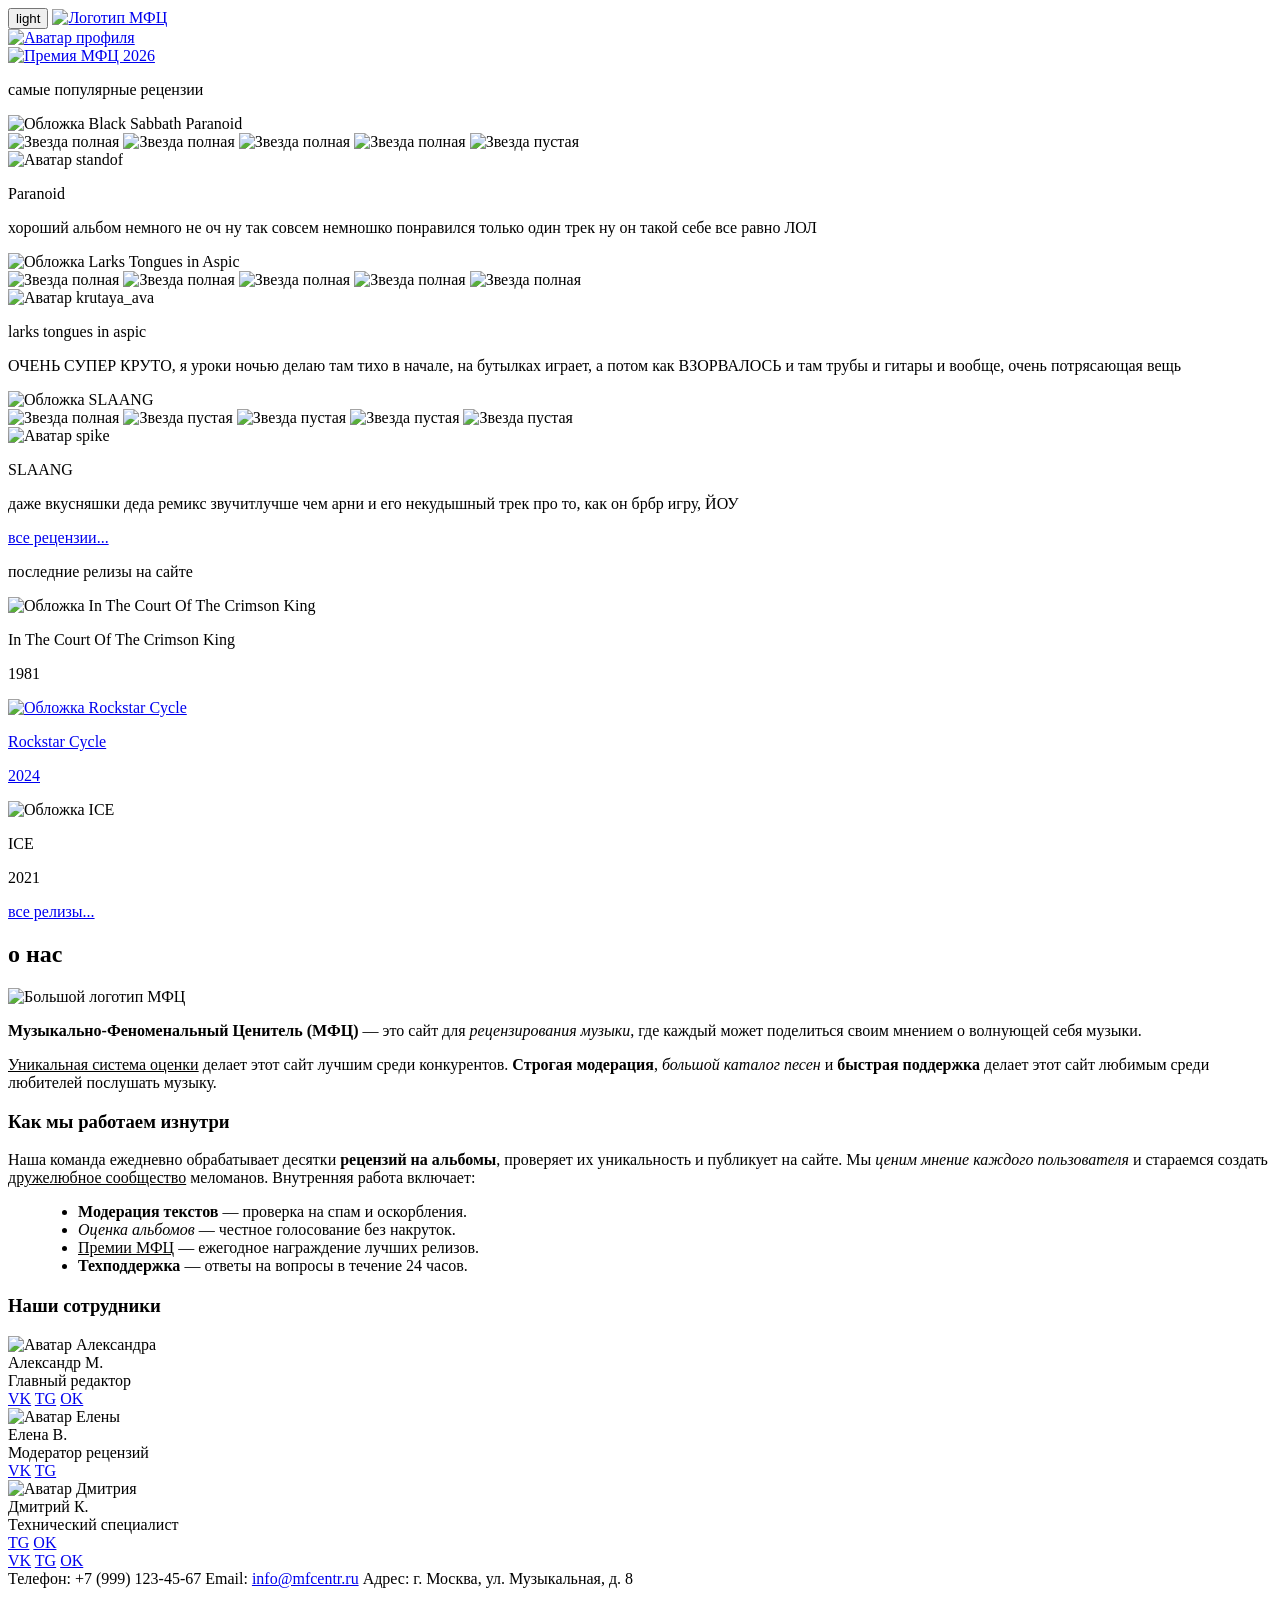
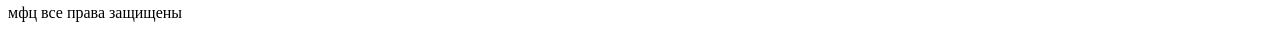
==== index.html @ e2be4ad5 "45" ====
<!DOCTYPE html>
<html lang="ru">
<head>
    <meta charset="UTF-8">
    <meta name="viewport" content="width=device-width, initial-scale=1.0">
    <meta name="description" content="Главная страница музыкального портала МФЦ: популярные рецензии, последние релизы, информация о проекте.">
    <meta name="keywords" content="музыка, рецензии, главная, МФЦ, портал, популярные рецензии, последние релизы, музыкальный портал, рецензии на альбомы">
    <title>МФЦ — Главная</title>
    <link rel="stylesheet" href="style.css">
    <script src="js/theme.js" defer></script>
</head>
<body>

<header class="nav-panel">
    <div class="nav-panel-bg"></div>
    <div class="main-nav-panel">
        <div class="nav-left">
            <button class="theme-toggle">light</button>
            <a href="index.html" class="logo" itemscope itemtype="https://schema.org/Organization">
                <img id="logo-img" src="img/logo_dark.png" alt="Логотип МФЦ" itemprop="logo">
                <meta itemprop="name" content="Музыкально-Феноменальный Ценитель (МФЦ)">
                <meta itemprop="url" content="https://mfcentr.ru/">
                <meta itemprop="sameAs" content="https://vk.com/mfc">
                <meta itemprop="sameAs" content="https://t.me/mfc">
            </a>
        </div>
        <a href="cabinet.html" class="account-link">
            <div class="account">
                <img src="img/avatar.png" alt="Аватар профиля">
            </div>
        </a>
    </div>
</header>

<main>
    <div class="container">
        <div class="premii">
            <a href="premii.html">
                <img src="img/premiya.png" alt="Премия МФЦ 2026">
            </a>
        </div>

        <div class="zagolovok"><p>самые популярные рецензии</p></div>
        <div class="recenzii">
            <div class="recenz-card">
                <div class="card-media">
                    <img class="card-img" src="img/covers/black_sabbath_cover.png" alt="Обложка Black Sabbath Paranoid">
                    <div class="card-gradient"></div>
                    <div class="card-stars">
                        <img src="img/star_full.png" alt="Звезда полная">
                        <img src="img/star_full.png" alt="Звезда полная">
                        <img src="img/star_full.png" alt="Звезда полная">
                        <img src="img/star_full.png" alt="Звезда полная">
                        <img src="img/star_empty.png" alt="Звезда пустая">
                    </div>
                </div>
                <img class="card-profile" src="img/avatars/standof_ava.jpg" alt="Аватар standof">
                <div class="card-content">
                    <p class="card-title">Paranoid</p>
                    <p class="card-description">хороший альбом немного не оч ну так совсем немношко понравился только один трек ну он такой себе все равно ЛОЛ</p>
                </div>
            </div>
            <div class="recenz-card">
                <div class="card-media">
                    <img class="card-img" src="img/covers/Larks_tongues_in_aspic_album_cover.jpg" alt="Обложка Larks Tongues in Aspic">
                    <div class="card-gradient"></div>
                    <div class="card-stars">
                        <img src="img/star_full.png" alt="Звезда полная">
                        <img src="img/star_full.png" alt="Звезда полная">
                        <img src="img/star_full.png" alt="Звезда полная">
                        <img src="img/star_full.png" alt="Звезда полная">
                        <img src="img/star_full.png" alt="Звезда полная">
                    </div>
                </div>
                <img class="card-profile" src="img/avatars/krutaya_ava.png" alt="Аватар krutaya_ava">
                <div class="card-content">
                    <p class="card-title">larks tongues in aspic</p>
                    <p class="card-description">ОЧЕНЬ СУПЕР КРУТО, я уроки ночью делаю там тихо в начале, на бутылках играет, а потом как ВЗОРВАЛОСЬ и там трубы и гитары и вообще, очень потрясающая вещь</p>
                </div>
            </div>
            <div class="recenz-card">
                <div class="card-media">
                    <img class="card-img" src="img/covers/Slaang.jpg" alt="Обложка SLAANG">
                    <div class="card-gradient"></div>
                    <div class="card-stars">
                        <img src="img/star_full.png" alt="Звезда полная">
                        <img src="img/star_empty.png" alt="Звезда пустая">
                        <img src="img/star_empty.png" alt="Звезда пустая">
                        <img src="img/star_empty.png" alt="Звезда пустая">
                        <img src="img/star_empty.png" alt="Звезда пустая">
                    </div>
                </div>
                <img class="card-profile" src="img/avatars/spike.png" alt="Аватар spike">
                <div class="card-content">
                    <p class="card-title">SLAANG</p>
                    <p class="card-description">даже вкусняшки деда ремикс звучитлучше чем арни и его некудышный трек про то, как он брбр игру, ЙОУ</p>
                </div>
            </div>
        </div>
        <a class="vse-link" href="recenzii.html">все рецензии...</a>

        <div class="zagolovok"><p>последние релизы на сайте</p></div>
        <div class="relizy">
            <div class="reliz-card">
                <img class="reliz-img" src="img/covers/crimson_king.jpeg" alt="Обложка In The Court Of The Crimson King">
                <div class="reliz-gradient"></div>
                <div class="reliz-info"><p class="reliz-title">In The Court Of The Crimson King</p><p class="reliz-year">1981</p></div>
            </div>
            <a href="album.html">
                <div class="reliz-card">
                    <img class="reliz-img" src="img/covers/rockstar_cycle.jpg" alt="Обложка Rockstar Cycle">
                    <div class="reliz-gradient"></div>
                    <div class="reliz-info"><p class="reliz-title">Rockstar Cycle</p><p class="reliz-year">2024</p></div>
                </div>
            </a>
            <div class="reliz-card">
                <img class="reliz-img" src="img/covers/ice.png" alt="Обложка ICE">
                <div class="reliz-gradient"></div>
                <div class="reliz-info"><p class="reliz-title">ICE</p><p class="reliz-year">2021</p></div>
            </div>
        </div>
        <a class="vse-link" href="katalog.html">все релизы...</a>


        
         <div class="o-nas-section" itemscope itemtype="https://schema.org/Organization">
            <h2 class="o-nas-btn" itemprop="name">о нас</h2>

            <img id="big-logo-img" class="o-nas-title" src="img/big_logo_dark.png" alt="Большой логотип МФЦ" itemprop="logo">

            <div itemprop="description">
                <p class="o-nas-text"><strong>Музыкально-Феноменальный Ценитель (МФЦ)</strong> — это сайт для <em>рецензирования музыки</em>, где каждый может поделиться своим мнением о волнующей себя музыки.</p>
                <p class="o-nas-text"><u>Уникальная система оценки</u> делает этот сайт лучшим среди конкурентов. <strong>Строгая модерация</strong>, <em>большой каталог песен</em> и <strong>быстрая поддержка</strong> делает этот сайт любимым среди любителей послушать музыку.</p>
            </div>

            <h3 class="team-title" itemprop="alternativeHeadline">Как мы работаем изнутри</h3>
            <p class="o-nas-text">Наша команда ежедневно обрабатывает десятки <strong>рецензий на альбомы</strong>, проверяет их уникальность и публикует на сайте. Мы <em>ценим мнение каждого пользователя</em> и стараемся создать <u>дружелюбное сообщество</u> меломанов. Внутренняя работа включает:</p>
            <ul class="o-nas-text" style="margin-left: 30px; margin-bottom: 20px;">
                <li><strong>Модерация текстов</strong> — проверка на спам и оскорбления.</li>
                <li><em>Оценка альбомов</em> — честное голосование без накруток.</li>
                <li><u>Премии МФЦ</u> — ежегодное награждение лучших релизов.</li>
                <li><strong>Техподдержка</strong> — ответы на вопросы в течение 24 часов.</li>
            </ul>

            <h3 class="team-title">Наши сотрудники</h3>
            <div class="team-grid">
                <div class="team-card" itemscope itemtype="https://schema.org/Person" itemprop="employee">
                    <img class="team-avatar" src="img/avatars/standof_ava.jpg" alt="Аватар Александра" itemprop="image">
                    <div class="team-name" itemprop="name">Александр М.</div>
                    <div class="team-role" itemprop="jobTitle">Главный редактор</div>
                    <div class="social-links" itemprop="sameAs">
                        <a href="https://vk.com/mfc" class="social-link" target="_blank" rel="noopener">VK</a>
                        <a href="https://t.me/mfc" class="social-link" target="_blank" rel="noopener">TG</a>
                        <a href="https://ok.ru/mfc" class="social-link" target="_blank" rel="noopener">OK</a>
                    </div>
                </div>
                <div class="team-card" itemscope itemtype="https://schema.org/Person" itemprop="employee">
                    <img class="team-avatar" src="img/avatars/krutaya_ava.png" alt="Аватар Елены" itemprop="image">
                    <div class="team-name" itemprop="name">Елена В.</div>
                    <div class="team-role" itemprop="jobTitle">Модератор рецензий</div>
                    <div class="social-links" itemprop="sameAs">
                        <a href="https://vk.com/mfc" class="social-link" target="_blank" rel="noopener">VK</a>
                        <a href="https://t.me/mfc" class="social-link" target="_blank" rel="noopener">TG</a>
                    </div>
                </div>
                <div class="team-card" itemscope itemtype="https://schema.org/Person" itemprop="employee">
                    <img class="team-avatar" src="img/avatars/spike.png" alt="Аватар Дмитрия" itemprop="image">
                    <div class="team-name" itemprop="name">Дмитрий К.</div>
                    <div class="team-role" itemprop="jobTitle">Технический специалист</div>
                    <div class="social-links" itemprop="sameAs">
                        <a href="https://t.me" class="social-link" target="_blank" rel="noopener">TG</a>
                        <a href="https://ok.ru" class="social-link" target="_blank" rel="noopener">OK</a>
                    </div>
                </div>
            </div>
        </div>
    </div>

    <footer>
        <div class="footer-social">
            <a href="https://vk.com class="social-link" target="_blank" rel="noopener">VK</a>
            <a href="https://t.me" class="social-link" target="_blank" rel="noopener">TG</a>
            <a href="https://ok.ru" class="social-link" target="_blank" rel="noopener">OK</a>
        </div>
        <div class="footer-contacts">
            <span>Телефон: +7 (999) 123-45-67</span>
            <span>Email: <a href="mailto:info@mfcentr.ru">info@mfcentr.ru</a></span>
            <span>Адрес: г. Москва, ул. Музыкальная, д. 8</span>
        </div>
        <p>мфц все права защищены</p>
    </footer>
</main>
</body>
</html>
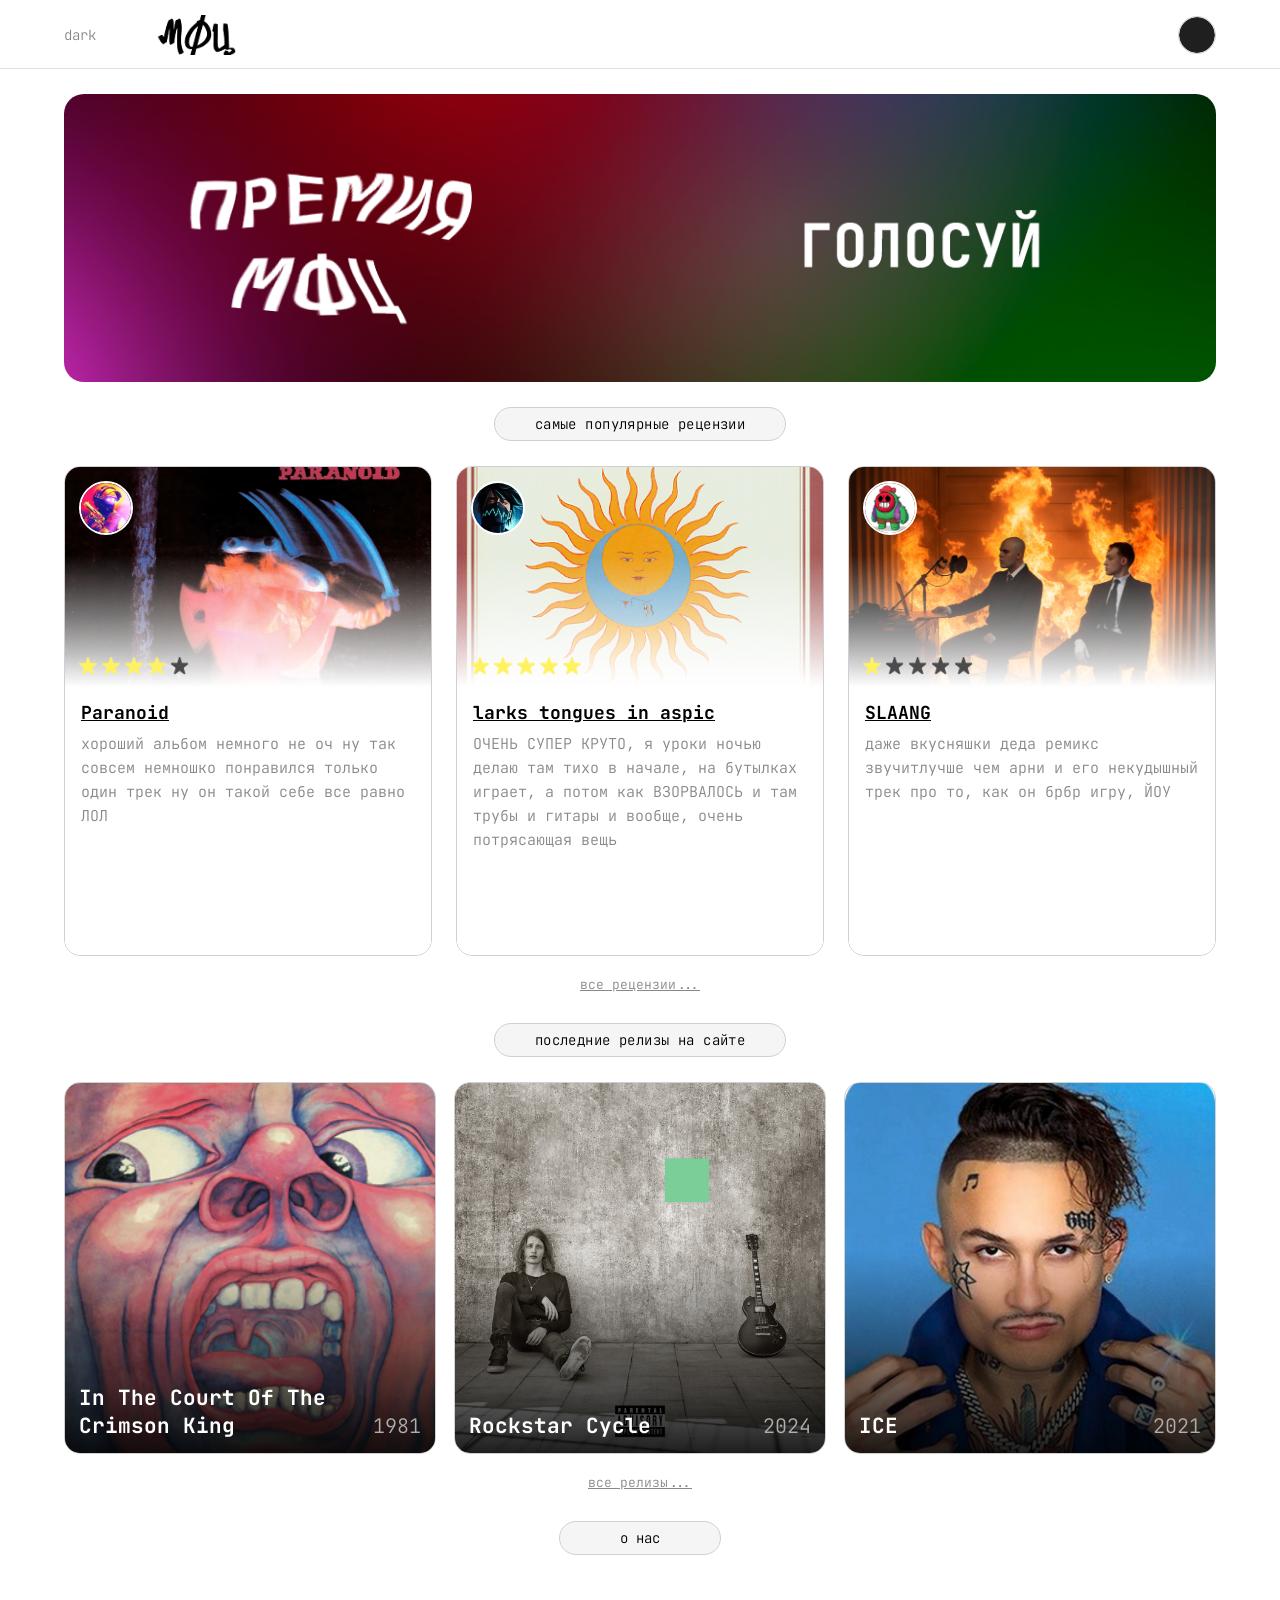
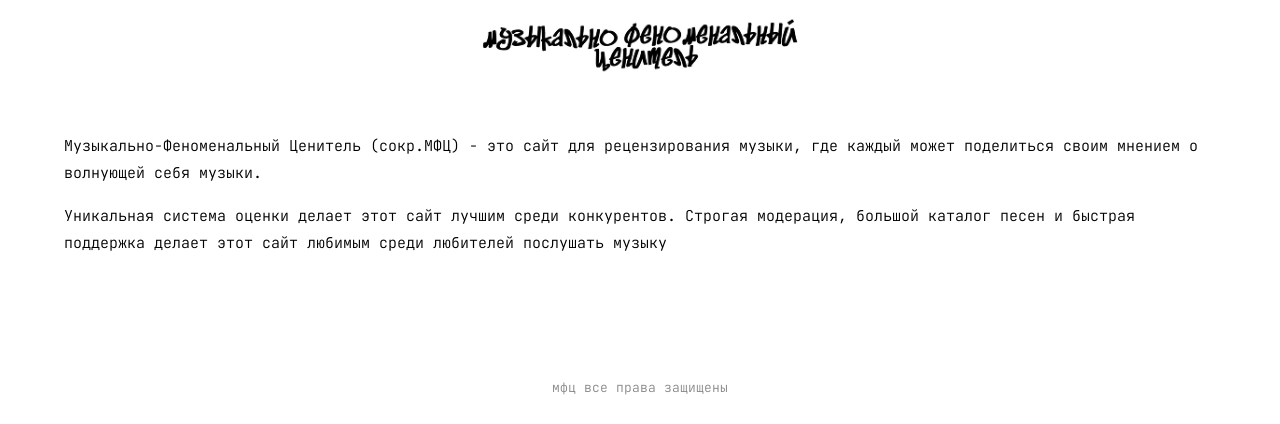
==== commit 0984e5f3: "1" ====
--- a/index.html
+++ b/index.html
@@ -3,192 +3,145 @@
 <head>
     <meta charset="UTF-8">
     <meta name="viewport" content="width=device-width, initial-scale=1.0">
+    <title>МФЦ — Главная</title>
     <meta name="description" content="Главная страница музыкального портала МФЦ: популярные рецензии, последние релизы, информация о проекте.">
-    <meta name="keywords" content="музыка, рецензии, главная, МФЦ, портал, популярные рецензии, последние релизы, музыкальный портал, рецензии на альбомы">
-    <title>МФЦ — Главная</title>
+    <meta name="keywords" content="музыка, рецензии, главная, МФЦ, портал, популярные рецензии, последние релизы">
     <link rel="stylesheet" href="style.css">
     <script src="js/theme.js" defer></script>
 </head>
 <body>
-
-<header class="nav-panel">
-    <div class="nav-panel-bg"></div>
-    <div class="main-nav-panel">
-        <div class="nav-left">
-            <button class="theme-toggle">light</button>
-            <a href="index.html" class="logo" itemscope itemtype="https://schema.org/Organization">
-                <img id="logo-img" src="img/logo_dark.png" alt="Логотип МФЦ" itemprop="logo">
-                <meta itemprop="name" content="Музыкально-Феноменальный Ценитель (МФЦ)">
-                <meta itemprop="url" content="https://mfcentr.ru/">
-                <meta itemprop="sameAs" content="https://vk.com/mfc">
-                <meta itemprop="sameAs" content="https://t.me/mfc">
+    <header class="nav-panel">
+        <div class="nav-panel-bg"></div>
+        <div class="main-nav-panel">
+            <div class="nav-left">
+                <button class="theme-toggle">light</button>
+                <a href="index.html" class="logo">
+                    <img id="logo-img" src="img/logo_dark.png" alt="Логотип МФЦ">
+                </a>
+            </div>
+            <a href="cabinet.html" class="account-link">
+                <div class="account">
+                    <img src="img/avatar.png" alt="Аватар профиля">
+                </div>
             </a>
         </div>
-        <a href="cabinet.html" class="account-link">
-            <div class="account">
-                <img src="img/avatar.png" alt="Аватар профиля">
+    </header>
+
+    <main>
+        <div class="container">
+            <div class="premii">
+                <a href="premii.html">
+                    <img src="img/premiya.png" alt="Премия">
+                </a>
             </div>
-        </a>
-    </div>
-</header>
 
-<main>
-    <div class="container">
-        <div class="premii">
-            <a href="premii.html">
-                <img src="img/premiya.png" alt="Премия МФЦ 2026">
-            </a>
-        </div>
+            <div class="zagolovok"><p>самые популярные рецензии</p></div>
 
-        <div class="zagolovok"><p>самые популярные рецензии</p></div>
-        <div class="recenzii">
-            <div class="recenz-card">
-                <div class="card-media">
-                    <img class="card-img" src="img/covers/black_sabbath_cover.png" alt="Обложка Black Sabbath Paranoid">
-                    <div class="card-gradient"></div>
-                    <div class="card-stars">
-                        <img src="img/star_full.png" alt="Звезда полная">
-                        <img src="img/star_full.png" alt="Звезда полная">
-                        <img src="img/star_full.png" alt="Звезда полная">
-                        <img src="img/star_full.png" alt="Звезда полная">
-                        <img src="img/star_empty.png" alt="Звезда пустая">
+            <div class="recenzii">
+                <div class="recenz-card">
+                    <div class="card-media">
+                        <img class="card-img" src="img/covers/black_sabbath_cover.png" alt="Обложка Black Sabbath Paranoid">
+                        <div class="card-gradient"></div>
+                        <div class="card-stars">
+                            <img src="img/star_full.png" alt="Звезда полная">
+                            <img src="img/star_full.png" alt="Звезда полная">
+                            <img src="img/star_full.png" alt="Звезда полная">
+                            <img src="img/star_full.png" alt="Звезда полная">
+                            <img src="img/star_empty.png" alt="Звезда пустая">
+                        </div>
+                    </div>
+                    <img class="card-profile" src="img/avatars/standof_ava.jpg" alt="Аватар standof">
+                    <div class="card-content">
+                        <p class="card-title">Paranoid</p>
+                        <p class="card-description">хороший альбом немного не оч ну так совсем немношко понравился только один трек ну он такой себе все равно ЛОЛ</p>
                     </div>
                 </div>
-                <img class="card-profile" src="img/avatars/standof_ava.jpg" alt="Аватар standof">
-                <div class="card-content">
-                    <p class="card-title">Paranoid</p>
-                    <p class="card-description">хороший альбом немного не оч ну так совсем немношко понравился только один трек ну он такой себе все равно ЛОЛ</p>
+
+                <div class="recenz-card">
+                    <div class="card-media">
+                        <img class="card-img" src="img/covers/Larks_tongues_in_aspic_album_cover.jpg" alt="Обложка Larks Tongues in Aspic">
+                        <div class="card-gradient"></div>
+                        <div class="card-stars">
+                            <img src="img/star_full.png" alt="Звезда полная">
+                            <img src="img/star_full.png" alt="Звезда полная">
+                            <img src="img/star_full.png" alt="Звезда полная">
+                            <img src="img/star_full.png" alt="Звезда полная">
+                            <img src="img/star_full.png" alt="Звезда полная">
+                        </div>
+                    </div>
+                    <img class="card-profile" src="img/avatars/krutaya_ava.png" alt="Аватар krutaya_ava">
+                    <div class="card-content">
+                        <p class="card-title">larks tongues in aspic</p>
+                        <p class="card-description">ОЧЕНЬ СУПЕР КРУТО, я уроки ночью делаю там тихо в начале, на бутылках играет, а потом как ВЗОРВАЛОСЬ и там трубы и гитары и вообще, очень потрясающая вещь</p>
+                    </div>
+                </div>
+
+                <div class="recenz-card">
+                    <div class="card-media">
+                        <img class="card-img" src="img/covers/Slaang.jpg" alt="Обложка SLAANG">
+                        <div class="card-gradient"></div>
+                        <div class="card-stars">
+                            <img src="img/star_full.png" alt="Звезда полная">
+                            <img src="img/star_empty.png" alt="Звезда пустая">
+                            <img src="img/star_empty.png" alt="Звезда пустая">
+                            <img src="img/star_empty.png" alt="Звезда пустая">
+                            <img src="img/star_empty.png" alt="Звезда пустая">
+                        </div>
+                    </div>
+                    <img class="card-profile" src="img/avatars/spike.png" alt="Аватар spike">
+                    <div class="card-content">
+                        <p class="card-title">SLAANG</p>
+                        <p class="card-description">даже вкусняшки деда ремикс звучитлучше чем арни и его некудышный трек про то, как он брбр игру, ЙОУ</p>
+                    </div>
                 </div>
             </div>
-            <div class="recenz-card">
-                <div class="card-media">
-                    <img class="card-img" src="img/covers/Larks_tongues_in_aspic_album_cover.jpg" alt="Обложка Larks Tongues in Aspic">
-                    <div class="card-gradient"></div>
-                    <div class="card-stars">
-                        <img src="img/star_full.png" alt="Звезда полная">
-                        <img src="img/star_full.png" alt="Звезда полная">
-                        <img src="img/star_full.png" alt="Звезда полная">
-                        <img src="img/star_full.png" alt="Звезда полная">
-                        <img src="img/star_full.png" alt="Звезда полная">
+
+            <a class="vse-link" href="recenzii.html">все рецензии...</a>
+
+            <div class="zagolovok"><p>последние релизы на сайте</p></div>
+
+            <div class="relizy">
+                <div class="reliz-card">
+                    <img class="reliz-img" src="img/covers/crimson_king.jpeg" alt="Обложка In The Court Of The Crimson King">
+                    <div class="reliz-gradient"></div>
+                    <div class="reliz-info">
+                        <p class="reliz-title">In The Court Of The Crimson King</p>
+                        <p class="reliz-year">1981</p>
                     </div>
                 </div>
-                <img class="card-profile" src="img/avatars/krutaya_ava.png" alt="Аватар krutaya_ava">
-                <div class="card-content">
-                    <p class="card-title">larks tongues in aspic</p>
-                    <p class="card-description">ОЧЕНЬ СУПЕР КРУТО, я уроки ночью делаю там тихо в начале, на бутылках играет, а потом как ВЗОРВАЛОСЬ и там трубы и гитары и вообще, очень потрясающая вещь</p>
-                </div>
-            </div>
-            <div class="recenz-card">
-                <div class="card-media">
-                    <img class="card-img" src="img/covers/Slaang.jpg" alt="Обложка SLAANG">
-                    <div class="card-gradient"></div>
-                    <div class="card-stars">
-                        <img src="img/star_full.png" alt="Звезда полная">
-                        <img src="img/star_empty.png" alt="Звезда пустая">
-                        <img src="img/star_empty.png" alt="Звезда пустая">
-                        <img src="img/star_empty.png" alt="Звезда пустая">
-                        <img src="img/star_empty.png" alt="Звезда пустая">
-                    </div>
-                </div>
-                <img class="card-profile" src="img/avatars/spike.png" alt="Аватар spike">
-                <div class="card-content">
-                    <p class="card-title">SLAANG</p>
-                    <p class="card-description">даже вкусняшки деда ремикс звучитлучше чем арни и его некудышный трек про то, как он брбр игру, ЙОУ</p>
-                </div>
-            </div>
-        </div>
-        <a class="vse-link" href="recenzii.html">все рецензии...</a>
-
-        <div class="zagolovok"><p>последние релизы на сайте</p></div>
-        <div class="relizy">
-            <div class="reliz-card">
-                <img class="reliz-img" src="img/covers/crimson_king.jpeg" alt="Обложка In The Court Of The Crimson King">
-                <div class="reliz-gradient"></div>
-                <div class="reliz-info"><p class="reliz-title">In The Court Of The Crimson King</p><p class="reliz-year">1981</p></div>
-            </div>
-            <a href="album.html">
+                <a href="album.html">
                 <div class="reliz-card">
                     <img class="reliz-img" src="img/covers/rockstar_cycle.jpg" alt="Обложка Rockstar Cycle">
                     <div class="reliz-gradient"></div>
-                    <div class="reliz-info"><p class="reliz-title">Rockstar Cycle</p><p class="reliz-year">2024</p></div>
-                </div>
-            </a>
-            <div class="reliz-card">
-                <img class="reliz-img" src="img/covers/ice.png" alt="Обложка ICE">
-                <div class="reliz-gradient"></div>
-                <div class="reliz-info"><p class="reliz-title">ICE</p><p class="reliz-year">2021</p></div>
-            </div>
-        </div>
-        <a class="vse-link" href="katalog.html">все релизы...</a>
-
-
-        
-         <div class="o-nas-section" itemscope itemtype="https://schema.org/Organization">
-            <h2 class="o-nas-btn" itemprop="name">о нас</h2>
-
-            <img id="big-logo-img" class="o-nas-title" src="img/big_logo_dark.png" alt="Большой логотип МФЦ" itemprop="logo">
-
-            <div itemprop="description">
-                <p class="o-nas-text"><strong>Музыкально-Феноменальный Ценитель (МФЦ)</strong> — это сайт для <em>рецензирования музыки</em>, где каждый может поделиться своим мнением о волнующей себя музыки.</p>
-                <p class="o-nas-text"><u>Уникальная система оценки</u> делает этот сайт лучшим среди конкурентов. <strong>Строгая модерация</strong>, <em>большой каталог песен</em> и <strong>быстрая поддержка</strong> делает этот сайт любимым среди любителей послушать музыку.</p>
-            </div>
-
-            <h3 class="team-title" itemprop="alternativeHeadline">Как мы работаем изнутри</h3>
-            <p class="o-nas-text">Наша команда ежедневно обрабатывает десятки <strong>рецензий на альбомы</strong>, проверяет их уникальность и публикует на сайте. Мы <em>ценим мнение каждого пользователя</em> и стараемся создать <u>дружелюбное сообщество</u> меломанов. Внутренняя работа включает:</p>
-            <ul class="o-nas-text" style="margin-left: 30px; margin-bottom: 20px;">
-                <li><strong>Модерация текстов</strong> — проверка на спам и оскорбления.</li>
-                <li><em>Оценка альбомов</em> — честное голосование без накруток.</li>
-                <li><u>Премии МФЦ</u> — ежегодное награждение лучших релизов.</li>
-                <li><strong>Техподдержка</strong> — ответы на вопросы в течение 24 часов.</li>
-            </ul>
-
-            <h3 class="team-title">Наши сотрудники</h3>
-            <div class="team-grid">
-                <div class="team-card" itemscope itemtype="https://schema.org/Person" itemprop="employee">
-                    <img class="team-avatar" src="img/avatars/standof_ava.jpg" alt="Аватар Александра" itemprop="image">
-                    <div class="team-name" itemprop="name">Александр М.</div>
-                    <div class="team-role" itemprop="jobTitle">Главный редактор</div>
-                    <div class="social-links" itemprop="sameAs">
-                        <a href="https://vk.com/mfc" class="social-link" target="_blank" rel="noopener">VK</a>
-                        <a href="https://t.me/mfc" class="social-link" target="_blank" rel="noopener">TG</a>
-                        <a href="https://ok.ru/mfc" class="social-link" target="_blank" rel="noopener">OK</a>
+                    <div class="reliz-info">
+                        <p class="reliz-title">Rockstar Cycle</p>
+                        <p class="reliz-year">2024</p>
                     </div>
                 </div>
-                <div class="team-card" itemscope itemtype="https://schema.org/Person" itemprop="employee">
-                    <img class="team-avatar" src="img/avatars/krutaya_ava.png" alt="Аватар Елены" itemprop="image">
-                    <div class="team-name" itemprop="name">Елена В.</div>
-                    <div class="team-role" itemprop="jobTitle">Модератор рецензий</div>
-                    <div class="social-links" itemprop="sameAs">
-                        <a href="https://vk.com/mfc" class="social-link" target="_blank" rel="noopener">VK</a>
-                        <a href="https://t.me/mfc" class="social-link" target="_blank" rel="noopener">TG</a>
-                    </div>
-                </div>
-                <div class="team-card" itemscope itemtype="https://schema.org/Person" itemprop="employee">
-                    <img class="team-avatar" src="img/avatars/spike.png" alt="Аватар Дмитрия" itemprop="image">
-                    <div class="team-name" itemprop="name">Дмитрий К.</div>
-                    <div class="team-role" itemprop="jobTitle">Технический специалист</div>
-                    <div class="social-links" itemprop="sameAs">
-                        <a href="https://t.me" class="social-link" target="_blank" rel="noopener">TG</a>
-                        <a href="https://ok.ru" class="social-link" target="_blank" rel="noopener">OK</a>
+                </a>
+                <div class="reliz-card">
+                    <img class="reliz-img" src="img/covers/ice.png" alt="Обложка ICE">
+                    <div class="reliz-gradient"></div>
+                    <div class="reliz-info">
+                        <p class="reliz-title">ICE</p>
+                        <p class="reliz-year">2021</p>
                     </div>
                 </div>
             </div>
+
+            <a class="vse-link" href="katalog.html">все релизы...</a>
+
+            <div class="o-nas-section">
+                <div class="o-nas-btn">о нас</div>
+                <img id="big-logo-img" class="o-nas-title" src="img/big_logo_dark.png" alt="Большой логотип МФЦ">
+                <p class="o-nas-text">Музыкально-Феноменальный Ценитель (сокр.МФЦ) - это сайт для рецензирования музыки, где каждый может поделиться своим мнением о волнующей себя музыки.</p>
+                <p class="o-nas-text">Уникальная система оценки делает этот сайт лучшим среди конкурентов. Строгая модерация, большой каталог песен и быстрая поддержка делает этот сайт любимым среди любителей послушать музыку</p>
+            </div>
         </div>
-    </div>
 
-    <footer>
-        <div class="footer-social">
-            <a href="https://vk.com class="social-link" target="_blank" rel="noopener">VK</a>
-            <a href="https://t.me" class="social-link" target="_blank" rel="noopener">TG</a>
-            <a href="https://ok.ru" class="social-link" target="_blank" rel="noopener">OK</a>
-        </div>
-        <div class="footer-contacts">
-            <span>Телефон: +7 (999) 123-45-67</span>
-            <span>Email: <a href="mailto:info@mfcentr.ru">info@mfcentr.ru</a></span>
-            <span>Адрес: г. Москва, ул. Музыкальная, д. 8</span>
-        </div>
-        <p>мфц все права защищены</p>
-    </footer>
-</main>
+        <footer>
+            <p>мфц все права защищены</p>
+        </footer>
+    </main>
 </body>
 </html>
--- a/style.css
+++ b/style.css
@@ -0,0 +1,908 @@
+@import url('https://fonts.googleapis.com/css2?family=JetBrains+Mono:ital,wght@0,300;0,400;0,700;1,700&display=swap');
+
+:root {
+    --bg: #000000;
+    --bg-card: #1f1f1f;
+    --bg-zagolovok: #0e0e0e;
+    --stroke: #262626;
+    --text: #ffffff;
+    --text-muted: #aeaeae;
+    --nav-glass: rgba(255, 255, 255, 0.05);
+    --nav-border: #262626;
+    --btn-bg: #0e0e0e;
+    --btn-border: #262626;
+    --star-empty: #444444;
+    --input-bg: #111111;
+    --input-border: #2a2a2a;
+    --profile-bg: #1a1a1a;
+    --vote-bg: #111111;
+}
+
+body.light {
+    --bg: #ffffff;
+    --bg-card: #ffffff;
+    --bg-zagolovok: #f5f5f5;
+    --stroke: #d0d0d0;
+    --text: #000000;
+    --text-muted: #888888;
+    --nav-glass: rgba(255, 255, 255, 0.8);
+    --nav-border: #e0e0e0;
+    --btn-bg: #f5f5f5;
+    --btn-border: #d0d0d0;
+    --star-empty: #cccccc;
+    --input-bg: #f5f5f5;
+    --input-border: #d0d0d0;
+    --profile-bg: #e8e8e8;
+    --vote-bg: #f5f5f5;
+}
+
+* {
+    font-family: 'JetBrains Mono', monospace;
+    font-weight: 300;
+    padding: 0;
+    margin: 0;
+    box-sizing: border-box;
+    color: var(--text);
+    transition: background-color 0.3s, border-color 0.3s;
+}
+
+body {
+    background-color: var(--bg);
+    min-height: 100vh;
+}
+
+a {
+    text-decoration: none;
+    color: inherit;
+}
+
+.nav-panel {
+    top: 0;
+    width: 100%;
+    height: 69px;
+    position: sticky;
+    z-index: 1000;
+    display: flex;
+    align-items: center;
+}
+
+.nav-panel-bg {
+    position: absolute;
+    inset: 0;
+    background-color: var(--nav-glass);
+    backdrop-filter: blur(12px);
+    -webkit-backdrop-filter: blur(12px);
+    border-bottom: 1px solid var(--nav-border);
+}
+
+.main-nav-panel {
+    position: relative;
+    z-index: 1;
+    width: 90%;
+    max-width: 1200px;
+    margin: 0 auto;
+    display: flex;
+    align-items: center;
+    justify-content: space-between;
+    height: 69px;
+}
+
+.nav-left {
+    display: flex;
+    align-items: center;
+    gap: 20px;
+    flex-shrink: 0;
+}
+
+.theme-toggle {
+    font-size: 14px;
+    color: var(--text-muted);
+    cursor: pointer;
+    background: none;
+    border: none;
+    font-family: 'JetBrains Mono', monospace;
+    font-weight: 300;
+    user-select: none;
+    white-space: nowrap;
+    transition: color 0.2s;
+}
+
+.theme-toggle:hover {
+    color: var(--text);
+}
+
+.logo {
+    flex-shrink: 0;
+    line-height: 0;
+}
+
+.logo img {
+    height: 40px;
+    width: auto;
+    display: block;
+}
+
+.account-link {
+    flex-shrink: 0;
+}
+
+.account {
+    width: 38px;
+    height: 38px;
+    border-radius: 50%;
+    border: 1px solid var(--stroke);
+    background: var(--bg-card);
+    display: flex;
+    align-items: center;
+    justify-content: center;
+    overflow: hidden;
+    transition: border-color 0.3s;
+}
+
+.account img {
+    width: 100%;
+    height: 100%;
+    object-fit: cover;
+    border-radius: 50%;
+    display: block;
+}
+
+.container {
+    width: 90%;
+    max-width: 1200px;
+    margin: 0 auto;
+}
+
+.premii {
+    margin-top: 25px;
+}
+
+.premii img {
+    width: 100%;
+    height: auto;
+    border-radius: 20px;
+    display: block;
+}
+
+.zagolovok {
+    margin: 25px auto;
+    font-size: 14px;
+    border: 1px solid var(--btn-border);
+    border-radius: 35px;
+    text-align: center;
+    width: fit-content;
+    padding: 7px 40px;
+    background-color: var(--btn-bg);
+    letter-spacing: 0.03em;
+}
+
+.recenzii {
+    display: grid;
+    grid-template-columns: repeat(3, 1fr);
+    gap: 24px;
+    margin: 20px 0;
+}
+
+.recenz-card {
+    position: relative;
+    width: 100%;
+    height: 490px;
+    display: flex;
+    flex-direction: column;
+    border-radius: 16px;
+    overflow: hidden;
+    background: var(--bg-card);
+    border: 1px solid var(--stroke);
+    cursor: pointer;
+    transition: transform 0.2s;
+}
+
+.recenz-card:hover {
+    transform: translateY(-4px);
+}
+
+.card-media {
+    position: relative;
+    height: 45%;
+    width: 100%;
+    overflow: hidden;
+    flex-shrink: 0;
+}
+
+.card-img {
+    width: 100%;
+    height: 100%;
+    object-fit: cover;
+    display: block;
+}
+
+.card-gradient {
+    position: absolute;
+    bottom: 0;
+    left: 0;
+    width: 100%;
+    height: 60%;
+    background: linear-gradient(to top, var(--bg-card), transparent);
+    pointer-events: none;
+    z-index: 1;
+}
+
+.card-stars {
+    position: absolute;
+    bottom: 12px;
+    left: 14px;
+    display: flex;
+    flex-direction: row;
+    gap: 5px;
+    z-index: 2;
+}
+
+.card-stars img {
+    width: 18px;
+    height: 18px;
+    display: block;
+}
+
+.star-svg {
+    width: 18px;
+    height: 18px;
+    fill: #f5c518;
+}
+
+.star-svg.empty {
+    fill: var(--star-empty);
+}
+
+.card-profile {
+    position: absolute;
+    top: 14px;
+    left: 14px;
+    width: 54px;
+    height: 54px;
+    border-radius: 50%;
+    border: 2px solid white;
+    object-fit: cover;
+    z-index: 2;
+    background: var(--profile-bg);
+}
+
+.card-content {
+    flex: 1;
+    padding: 14px 16px;
+    display: flex;
+    flex-direction: column;
+    overflow: hidden;
+    background: var(--bg-card);
+}
+
+.card-title {
+    font-weight: 700;
+    text-decoration: underline;
+    margin: 0 0 8px 0;
+    font-size: 18px;
+    line-height: 1.3;
+}
+
+.card-description {
+    margin: 0;
+    font-size: 15px;
+    line-height: 1.6;
+    color: var(--text-muted);
+    overflow-y: auto;
+    flex: 1;
+}
+
+.vse-link {
+    display: block;
+    text-align: center;
+    margin: 10px auto 30px;
+    font-size: 13px;
+    color: var(--text-muted);
+    text-decoration: underline;
+    cursor: pointer;
+}
+
+.vse-link:hover {
+    color: var(--text);
+}
+
+.relizy {
+    display: grid;
+    grid-template-columns: repeat(3, 1fr);
+    gap: 18px;
+    margin: 20px 0;
+}
+
+.katalog-grid {
+    display: grid;
+    grid-template-columns: repeat(3, 1fr);
+    gap: 20px;
+    margin: 20px 0 60px;
+}
+
+.reliz-card {
+    position: relative;
+    width: 100%;
+    aspect-ratio: 1 / 1;
+    border-radius: 16px;
+    overflow: hidden;
+    background: var(--bg-card);
+    border: 1px solid var(--stroke);
+    cursor: pointer;
+    transition: transform 0.2s;
+}
+
+.reliz-card:hover {
+    transform: translateY(-4px);
+}
+
+.reliz-img {
+    width: 100%;
+    height: 100%;
+    object-fit: cover;
+    display: block;
+}
+
+.reliz-gradient {
+    position: absolute;
+    bottom: 0;
+    left: 0;
+    width: 100%;
+    height: 55%;
+    background: linear-gradient(to top, rgba(0, 0, 0, 0.88), transparent);
+    pointer-events: none;
+}
+
+.reliz-info {
+    position: absolute;
+    bottom: 14px;
+    left: 14px;
+    right: 14px;
+    display: flex;
+    align-items: flex-end;
+    justify-content: space-between;
+}
+
+.reliz-title {
+    font-weight: 700;
+    font-size: 21px;
+    line-height: 1.3;
+    max-width: 75%;
+    color: #ffffff;
+}
+
+.reliz-year {
+    font-size: 20px;
+    color: #aeaeae;
+    flex-shrink: 0;
+}
+
+.o-nas-section {
+    margin: 20px 0 40px;
+}
+
+.o-nas-btn {
+    display: block;
+    text-align: center;
+    margin: 0 auto 20px;
+    font-size: 14px;
+    border: 1px solid var(--btn-border);
+    border-radius: 35px;
+    width: fit-content;
+    padding: 7px 60px;
+    background-color: var(--btn-bg);
+}
+
+.o-nas-title {
+    display: block;
+    max-width: 420px;
+    height: auto;
+    margin: 20px auto 30px;
+}
+
+.o-nas-text {
+    font-size: 15px;
+    line-height: 1.8;
+    margin-bottom: 16px;
+}
+
+.write-section {
+    margin: 30px 0 20px;
+}
+
+.write-form-wrap {
+    border: 1px solid var(--stroke);
+    border-radius: 16px;
+    background: var(--bg-card);
+    padding: 20px;
+    display: grid;
+    grid-template-columns: 1fr 180px;
+    gap: 20px;
+    min-height: 220px;
+}
+
+.write-textarea {
+    width: 100%;
+    height: 100%;
+    min-height: 180px;
+    background: transparent;
+    border: none;
+    outline: none;
+    font-family: 'JetBrains Mono', monospace;
+    font-weight: 300;
+    font-size: 14px;
+    color: var(--text);
+    resize: none;
+    line-height: 1.6;
+}
+
+.write-textarea::placeholder {
+    color: var(--text-muted);
+}
+
+.write-cover-col {
+    display: flex;
+    flex-direction: column;
+    align-items: center;
+    gap: 10px;
+}
+
+.write-cover-box {
+    width: 100%;
+    aspect-ratio: 1 / 1;
+    border: 1px solid var(--stroke);
+    border-radius: 12px;
+    background: var(--input-bg);
+    display: flex;
+    align-items: center;
+    justify-content: center;
+    color: var(--text-muted);
+    font-size: 13px;
+    cursor: pointer;
+}
+
+.write-cover-box:hover {
+    border-color: var(--text-muted);
+}
+
+.write-cover-name {
+    font-size: 13px;
+    color: var(--text-muted);
+    text-align: center;
+}
+
+.stars-row {
+    display: flex;
+    justify-content: center;
+    gap: 16px;
+    margin: 22px 0 16px;
+}
+
+.stars-row span {
+    font-size: 30px;
+    cursor: pointer;
+    color: var(--star-empty);
+    user-select: none;
+    transition: color 0.15s, transform 0.1s;
+    line-height: 1;
+}
+
+.stars-row span:hover,
+.stars-row span.active {
+    color: #f5c518;
+    transform: scale(1.1);
+}
+
+.all-btn {
+    display: block;
+    text-align: center;
+    margin: 0 auto 30px;
+    font-size: 14px;
+    border: 1px solid var(--btn-border);
+    border-radius: 35px;
+    width: fit-content;
+    padding: 8px 60px;
+    background-color: var(--btn-bg);
+    cursor: pointer;
+}
+
+.cabinet-top {
+    margin: 40px 0 30px;
+    position: relative;
+    display: flex;
+    align-items: flex-start;
+    justify-content: space-between;
+}
+
+.cabinet-user {
+    display: flex;
+    flex-direction: column;
+    gap: 16px;
+}
+
+.cabinet-avatar {
+    width: 90px;
+    height: 90px;
+    border-radius: 50%;
+    background: var(--profile-bg);
+    border: 1px solid var(--stroke);
+    overflow: hidden;
+    display: flex;
+    align-items: center;
+    justify-content: center;
+    flex-shrink: 0;
+}
+
+.cabinet-avatar img {
+    width: 100%;
+    height: 100%;
+    object-fit: cover;
+}
+
+.cabinet-name {
+    font-size: 17px;
+    color: var(--text);
+}
+
+.cabinet-description{
+    color: var(--text-muted);
+    font-size: 15px;
+}
+
+.cabinet-settings-btn {
+    width: 38px;
+    height: 38px;
+    border-radius: 50%;
+    border: 1px solid var(--stroke);
+    background: var(--bg-card);
+    display: flex;
+    align-items: center;
+    justify-content: center;
+    cursor: pointer;
+    font-size: 18px;
+    flex-shrink: 0;
+}
+
+.cabinet-settings-btn:hover {
+    background: var(--stroke);
+}
+
+.cabinet-reviews-title {
+    display: block;
+    text-align: center;
+    margin: 0 auto 30px;
+    font-size: 14px;
+    border: 1px solid var(--btn-border);
+    border-radius: 35px;
+    width: fit-content;
+    padding: 8px 60px;
+    background-color: var(--btn-bg);
+}
+
+.nomination-block {
+    margin: 40px 0 50px;
+}
+
+.nomination-title {
+    font-weight: 700;
+    font-size: 20px;
+    letter-spacing: 5px;
+    text-transform: uppercase;
+    text-align: center;
+    margin-bottom: 24px;
+}
+
+.nomination-items {
+    display: grid;
+    grid-template-columns: repeat(3, 1fr);
+    gap: 18px;
+}
+
+.nomination-item {
+    display: flex;
+    flex-direction: column;
+}
+
+.vote-pair {
+    display: flex;
+    gap: 8px;
+    justify-content: space-between;
+    margin-top: 12px;
+}
+
+.vote-btn {
+    flex: 1;
+    padding: 10px 0;
+    background: var(--vote-bg);
+    border: 1px solid var(--btn-border);
+    border-radius: 30px;
+    font-family: 'JetBrains Mono', monospace;
+    font-weight: 300;
+    font-size: 18px;
+    color: var(--text);
+    cursor: pointer;
+    text-align: center;
+    line-height: 1;
+    transition: background 0.2s, border-color 0.3s, transform 0.1s;
+}
+
+.vote-btn:hover {
+    transform: scale(1.06);
+    background: var(--stroke);
+}
+
+footer {
+    margin-top: 100px;
+    padding: 22px 0 28px;
+    text-align: center;
+}
+
+footer p {
+    font-size: 13px;
+    color: var(--text-muted);
+}
+        .album-page {
+            margin: 30px 0 60px;
+        }
+
+        /* Большой блок-карточка сверху */
+        .album-card {
+            background: var(--bg-card);
+            border: 1px solid var(--stroke);
+            border-radius: 16px;
+            padding: 24px;
+            display: grid;
+            grid-template-columns: 260px 1fr auto;
+            gap: 28px;
+            align-items: start;
+            margin-bottom: 40px;
+        }
+
+        /* Обложка */
+        .album-cover {
+            width: 100%;
+            aspect-ratio: 1 / 1;
+            border-radius: 12px;
+            overflow: hidden;
+            flex-shrink: 0;
+            background: var(--input-bg);
+        }
+
+        .album-cover img {
+            width: 100%;
+            height: 100%;
+            object-fit: cover;
+            display: block;
+        }
+
+        /* Центральная колонка */
+        .album-info {
+            display: flex;
+            flex-direction: column;
+            gap: 6px;
+            padding-top: 4px;
+        }
+
+        .album-name {
+            font-weight: 700;
+            font-size: 25px;
+            line-height: 1.2;
+            color: var(--text);
+            transition: color 0.3s;
+        }
+
+        .album-artist {
+            font-size: 25px;
+            color: var(--text-muted);
+            transition: color 0.3s;
+        }
+
+        .album-date {
+            font-size: 20px;
+            color: var(--text-muted);
+            margin-top: 2px;
+            transition: color 0.3s;
+        }
+
+        /* Звёзды рейтинга */
+        .album-stars {
+            display: flex;
+            gap: 6px;
+            align-items: center;
+            margin-top: 10px;
+        }
+
+        .album-stars .star-icon {
+            font-size: 22px;
+            color: #f5c518;
+            line-height: 1;
+        }
+
+        .album-stars .star-icon.empty {
+            color: var(--star-empty);
+        }
+
+        .album-rating-label {
+            font-size: 15px;
+            color: var(--text-muted);
+            margin-top: 4px;
+            transition: color 0.3s;
+        }
+
+        /* Правая колонка — тип + прослушивания */
+        .album-meta-right {
+            display: flex;
+            flex-direction: column;
+            align-items: flex-end;
+            gap: 0;
+            padding-top: 4px;
+            white-space: nowrap;
+        }
+
+        .album-type {
+            font-size: 20px;
+            color: var(--text-muted);
+            transition: color 0.3s;
+        }
+
+        .album-streams-num {
+            font-weight: 700;
+            font-size: 28px;
+            line-height: 1.1;
+            color: var(--text);
+            margin-top: auto;
+            padding-top: 180px;
+            transition: color 0.3s;
+        }
+
+        .album-streams-label {
+            font-size: 15px;
+            color: var(--text-muted);
+            text-align: right;
+            line-height: 1.4;
+            transition: color 0.3s;
+        }
+
+        /* Нижняя часть: трек-лист + описание */
+        .album-bottom {
+            display: grid;
+            grid-template-columns: 260px 1fr;
+            gap: 28px;
+            padding: 0 24px 24px;
+            margin-top: -16px;
+        }
+
+        /* Трек-лист */
+        .tracklist-col {
+            display: flex;
+            flex-direction: column;
+            gap: 0;
+        }
+
+        .tracklist-title {
+            font-weight: 700;
+            font-size: 20px;
+            text-align: center;
+            margin-bottom: 14px;
+            color: var(--text);
+            transition: color 0.3s;
+        }
+
+        .tracklist {
+            list-style: none;
+            display: flex;
+            flex-direction: column;
+        }
+
+        .tracklist li {
+            font-size: 20px;
+            color: var(--text);
+            padding: 8px 0;
+            border-bottom: 1px solid var(--stroke);
+            line-height: 1.3;
+            cursor: pointer;
+            transition: color 0.2s, border-color 0.3s;
+        }
+
+        .tracklist li:hover {
+            color: var(--text-muted);
+        }
+
+        /* Описание альбома */
+        .album-about-col {
+            padding-top: 4px;
+        }
+
+        .album-about-title {
+            font-weight: 700;
+            font-size: 20px;
+            text-align: center;
+            margin-bottom: 18px;
+            color: var(--text);
+            transition: color 0.3s;
+        }
+
+        .album-about-text {
+            font-weight: 5;
+            font-size: 20px;
+            line-height: 1.8;
+            color: var(--text);
+            margin-bottom: 14px;
+            transition: color 0.3s;
+        }
+
+
+
+@media (max-width: 810px) {
+    .recenzii,
+    .relizy,
+    .katalog-grid,
+    .nomination-items {
+        grid-template-columns: repeat(2, 1fr);
+    }
+                .album-card {
+                grid-template-columns: 180px 1fr;
+            }
+
+            .album-meta-right {
+                grid-column: 1 / -1;
+                flex-direction: row;
+                justify-content: space-between;
+                align-items: center;
+            }
+
+            .album-streams-num {
+                padding-top: 0;
+            }
+
+            .album-bottom {
+                grid-template-columns: 180px 1fr;
+            }
+}
+
+@media (max-width: 600px) {
+    .recenzii,
+    .relizy,
+    .katalog-grid,
+    .nomination-items {
+        grid-template-columns: 1fr;
+    }
+
+    .write-form-wrap {
+        grid-template-columns: 1fr;
+    }
+
+    .nav-left {
+        gap: 10px;
+    }
+
+    .theme-toggle {
+        font-size: 12px;
+    }
+
+    .logo img {
+        height: 32px;
+    }
+                .album-card {
+                grid-template-columns: 1fr;
+            }
+
+            .album-cover {
+                max-width: 200px;
+                margin: 0 auto;
+            }
+
+            .album-meta-right {
+                flex-direction: row;
+                justify-content: space-between;
+            }
+
+            .album-streams-num {
+                padding-top: 0;
+            }
+
+            .album-bottom {
+                grid-template-columns: 1fr;
+                padding: 0 0 20px;
+            }
+}
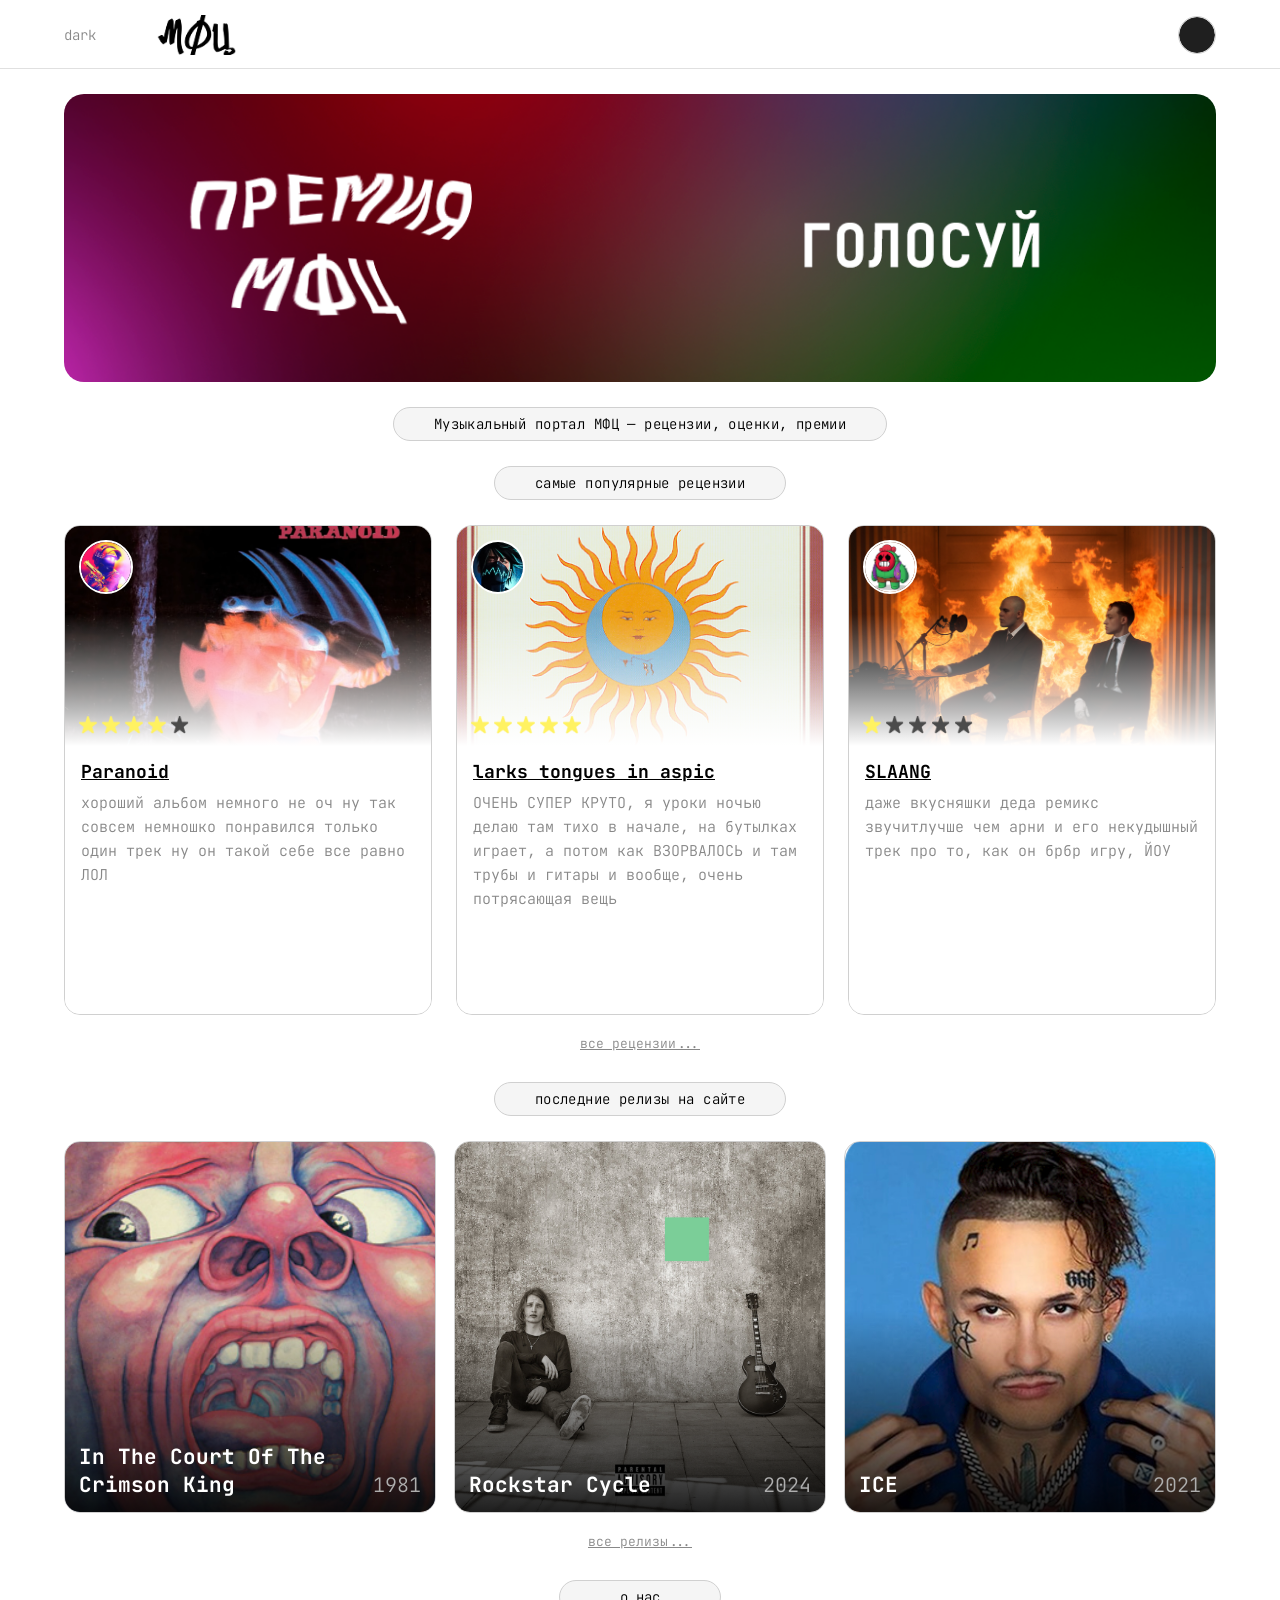
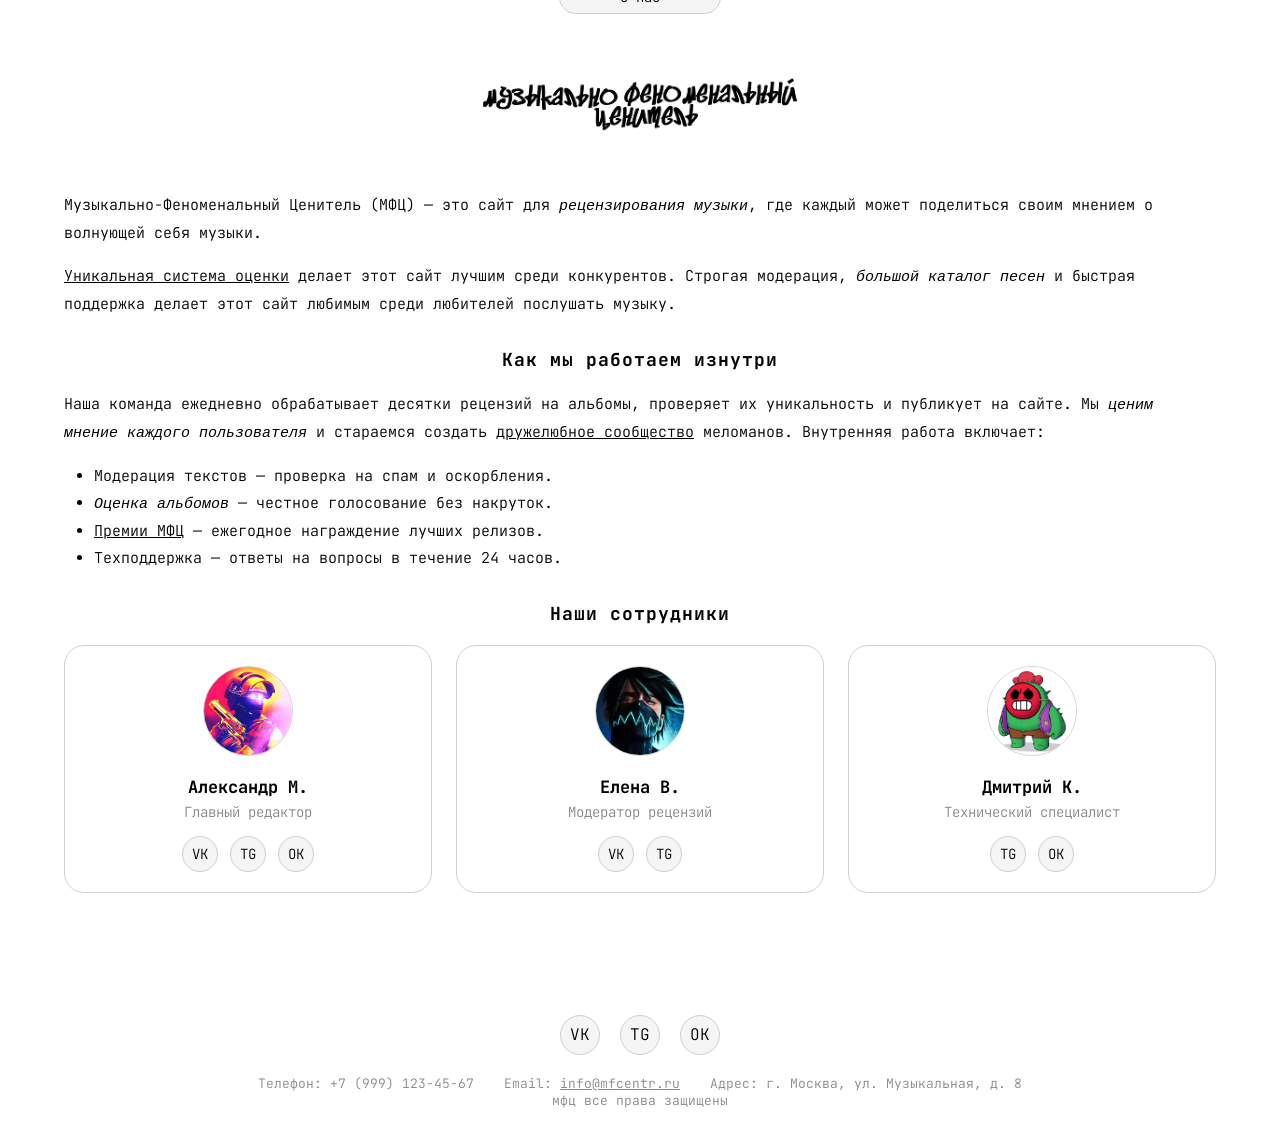
==== commit 4cbaa4cd: "42" ====
--- a/index.html
+++ b/index.html
@@ -3,145 +3,194 @@
 <head>
     <meta charset="UTF-8">
     <meta name="viewport" content="width=device-width, initial-scale=1.0">
+    <meta name="description" content="Главная страница музыкального портала МФЦ: популярные рецензии, последние релизы, информация о проекте.">
+    <meta name="keywords" content="музыка, рецензии, главная, МФЦ, портал, популярные рецензии, последние релизы, музыкальный портал, рецензии на альбомы">
     <title>МФЦ — Главная</title>
-    <meta name="description" content="Главная страница музыкального портала МФЦ: популярные рецензии, последние релизы, информация о проекте.">
-    <meta name="keywords" content="музыка, рецензии, главная, МФЦ, портал, популярные рецензии, последние релизы">
     <link rel="stylesheet" href="style.css">
     <script src="js/theme.js" defer></script>
 </head>
 <body>
-    <header class="nav-panel">
-        <div class="nav-panel-bg"></div>
-        <div class="main-nav-panel">
-            <div class="nav-left">
-                <button class="theme-toggle">light</button>
-                <a href="index.html" class="logo">
-                    <img id="logo-img" src="img/logo_dark.png" alt="Логотип МФЦ">
-                </a>
+
+<header class="nav-panel">
+    <div class="nav-panel-bg"></div>
+    <div class="main-nav-panel">
+        <div class="nav-left">
+            <button class="theme-toggle">light</button>
+            <a href="index.html" class="logo" itemscope itemtype="https://schema.org/Organization">
+                <img id="logo-img" src="img/logo_dark.png" alt="Логотип МФЦ" itemprop="logo">
+                <meta itemprop="name" content="Музыкально-Феноменальный Ценитель (МФЦ)">
+                <meta itemprop="url" content="https://mfcentr.ru/">
+                <meta itemprop="sameAs" content="https://vk.com/mfc">
+                <meta itemprop="sameAs" content="https://t.me/mfc">
+            </a>
+        </div>
+        <a href="cabinet.html" class="account-link">
+            <div class="account">
+                <img src="img/avatar.png" alt="Аватар профиля">
             </div>
-            <a href="cabinet.html" class="account-link">
-                <div class="account">
-                    <img src="img/avatar.png" alt="Аватар профиля">
+        </a>
+    </div>
+</header>
+
+<main>
+    <div class="container">
+        <div class="premii">
+            <a href="premii.html">
+                <img src="img/premiya.png" alt="Премия МФЦ 2026">
+            </a>
+        </div>
+
+        <h1 class="zagolovok">Музыкальный портал МФЦ — рецензии, оценки, премии</h1>
+
+        <div class="zagolovok"><p>самые популярные рецензии</p></div>
+        <div class="recenzii">
+            <div class="recenz-card">
+                <div class="card-media">
+                    <img class="card-img" src="img/covers/black_sabbath_cover.png" alt="Обложка Black Sabbath Paranoid">
+                    <div class="card-gradient"></div>
+                    <div class="card-stars">
+                        <img src="img/star_full.png" alt="Звезда полная">
+                        <img src="img/star_full.png" alt="Звезда полная">
+                        <img src="img/star_full.png" alt="Звезда полная">
+                        <img src="img/star_full.png" alt="Звезда полная">
+                        <img src="img/star_empty.png" alt="Звезда пустая">
+                    </div>
+                </div>
+                <img class="card-profile" src="img/avatars/standof_ava.jpg" alt="Аватар standof">
+                <div class="card-content">
+                    <p class="card-title">Paranoid</p>
+                    <p class="card-description">хороший альбом немного не оч ну так совсем немношко понравился только один трек ну он такой себе все равно ЛОЛ</p>
+                </div>
+            </div>
+            <div class="recenz-card">
+                <div class="card-media">
+                    <img class="card-img" src="img/covers/Larks_tongues_in_aspic_album_cover.jpg" alt="Обложка Larks Tongues in Aspic">
+                    <div class="card-gradient"></div>
+                    <div class="card-stars">
+                        <img src="img/star_full.png" alt="Звезда полная">
+                        <img src="img/star_full.png" alt="Звезда полная">
+                        <img src="img/star_full.png" alt="Звезда полная">
+                        <img src="img/star_full.png" alt="Звезда полная">
+                        <img src="img/star_full.png" alt="Звезда полная">
+                    </div>
+                </div>
+                <img class="card-profile" src="img/avatars/krutaya_ava.png" alt="Аватар krutaya_ava">
+                <div class="card-content">
+                    <p class="card-title">larks tongues in aspic</p>
+                    <p class="card-description">ОЧЕНЬ СУПЕР КРУТО, я уроки ночью делаю там тихо в начале, на бутылках играет, а потом как ВЗОРВАЛОСЬ и там трубы и гитары и вообще, очень потрясающая вещь</p>
+                </div>
+            </div>
+            <div class="recenz-card">
+                <div class="card-media">
+                    <img class="card-img" src="img/covers/Slaang.jpg" alt="Обложка SLAANG">
+                    <div class="card-gradient"></div>
+                    <div class="card-stars">
+                        <img src="img/star_full.png" alt="Звезда полная">
+                        <img src="img/star_empty.png" alt="Звезда пустая">
+                        <img src="img/star_empty.png" alt="Звезда пустая">
+                        <img src="img/star_empty.png" alt="Звезда пустая">
+                        <img src="img/star_empty.png" alt="Звезда пустая">
+                    </div>
+                </div>
+                <img class="card-profile" src="img/avatars/spike.png" alt="Аватар spike">
+                <div class="card-content">
+                    <p class="card-title">SLAANG</p>
+                    <p class="card-description">даже вкусняшки деда ремикс звучитлучше чем арни и его некудышный трек про то, как он брбр игру, ЙОУ</p>
+                </div>
+            </div>
+        </div>
+        <a class="vse-link" href="recenzii.html">все рецензии...</a>
+
+        <div class="zagolovok"><p>последние релизы на сайте</p></div>
+        <div class="relizy">
+            <div class="reliz-card">
+                <img class="reliz-img" src="img/covers/crimson_king.jpeg" alt="Обложка In The Court Of The Crimson King">
+                <div class="reliz-gradient"></div>
+                <div class="reliz-info"><p class="reliz-title">In The Court Of The Crimson King</p><p class="reliz-year">1981</p></div>
+            </div>
+            <a href="album.html">
+                <div class="reliz-card">
+                    <img class="reliz-img" src="img/covers/rockstar_cycle.jpg" alt="Обложка Rockstar Cycle">
+                    <div class="reliz-gradient"></div>
+                    <div class="reliz-info"><p class="reliz-title">Rockstar Cycle</p><p class="reliz-year">2024</p></div>
                 </div>
             </a>
+            <div class="reliz-card">
+                <img class="reliz-img" src="img/covers/ice.png" alt="Обложка ICE">
+                <div class="reliz-gradient"></div>
+                <div class="reliz-info"><p class="reliz-title">ICE</p><p class="reliz-year">2021</p></div>
+            </div>
         </div>
-    </header>
+        <a class="vse-link" href="katalog.html">все релизы...</a>
 
-    <main>
-        <div class="container">
-            <div class="premii">
-                <a href="premii.html">
-                    <img src="img/premiya.png" alt="Премия">
-                </a>
-            </div>
+        <!-- РАСШИРЕННЫЙ БЛОК О НАС -->
+        <div class="o-nas-section" itemscope itemtype="https://schema.org/AboutPage">
+            <meta itemprop="mainEntity" content="Музыкально-Феноменальный Ценитель">
 
-            <div class="zagolovok"><p>самые популярные рецензии</p></div>
+            <h2 class="o-nas-btn" itemprop="name">о нас</h2>
 
-            <div class="recenzii">
-                <div class="recenz-card">
-                    <div class="card-media">
-                        <img class="card-img" src="img/covers/black_sabbath_cover.png" alt="Обложка Black Sabbath Paranoid">
-                        <div class="card-gradient"></div>
-                        <div class="card-stars">
-                            <img src="img/star_full.png" alt="Звезда полная">
-                            <img src="img/star_full.png" alt="Звезда полная">
-                            <img src="img/star_full.png" alt="Звезда полная">
-                            <img src="img/star_full.png" alt="Звезда полная">
-                            <img src="img/star_empty.png" alt="Звезда пустая">
-                        </div>
-                    </div>
-                    <img class="card-profile" src="img/avatars/standof_ava.jpg" alt="Аватар standof">
-                    <div class="card-content">
-                        <p class="card-title">Paranoid</p>
-                        <p class="card-description">хороший альбом немного не оч ну так совсем немношко понравился только один трек ну он такой себе все равно ЛОЛ</p>
+            <img id="big-logo-img" class="o-nas-title" src="img/big_logo_dark.png" alt="Большой логотип МФЦ" itemprop="image">
+
+            <p class="o-nas-text"><strong>Музыкально-Феноменальный Ценитель (МФЦ)</strong> — это сайт для <em>рецензирования музыки</em>, где каждый может поделиться своим мнением о волнующей себя музыки.</p>
+            <p class="o-nas-text"><u>Уникальная система оценки</u> делает этот сайт лучшим среди конкурентов. <strong>Строгая модерация</strong>, <em>большой каталог песен</em> и <strong>быстрая поддержка</strong> делает этот сайт любимым среди любителей послушать музыку.</p>
+
+            <h3 class="team-title">Как мы работаем изнутри</h3>
+            <p class="o-nas-text">Наша команда ежедневно обрабатывает десятки <strong>рецензий на альбомы</strong>, проверяет их уникальность и публикует на сайте. Мы <em>ценим мнение каждого пользователя</em> и стараемся создать <u>дружелюбное сообщество</u> меломанов. Внутренняя работа включает:</p>
+            <ul class="o-nas-text" style="margin-left: 30px; margin-bottom: 20px;">
+                <li><strong>Модерация текстов</strong> — проверка на спам и оскорбления.</li>
+                <li><em>Оценка альбомов</em> — честное голосование без накруток.</li>
+                <li><u>Премии МФЦ</u> — ежегодное награждение лучших релизов.</li>
+                <li><strong>Техподдержка</strong> — ответы на вопросы в течение 24 часов.</li>
+            </ul>
+
+            <!-- Блок сотрудников с соцсетями -->
+            <h3 class="team-title">Наши сотрудники</h3>
+            <div class="team-grid">
+                <div class="team-card" itemscope itemtype="https://schema.org/Person">
+                    <img class="team-avatar" src="img/avatars/standof_ava.jpg" alt="Аватар Александра" itemprop="image">
+                    <div class="team-name" itemprop="name">Александр М.</div>
+                    <div class="team-role" itemprop="jobTitle">Главный редактор</div>
+                    <div class="social-links" itemprop="sameAs">
+                        <a href="https://vk.com/mfc" class="social-link" target="_blank" rel="noopener">VK</a>
+                        <a href="https://t.me/mfc" class="social-link" target="_blank" rel="noopener">TG</a>
+                        <a href="https://ok.ru/mfc" class="social-link" target="_blank" rel="noopener">OK</a>
                     </div>
                 </div>
-
-                <div class="recenz-card">
-                    <div class="card-media">
-                        <img class="card-img" src="img/covers/Larks_tongues_in_aspic_album_cover.jpg" alt="Обложка Larks Tongues in Aspic">
-                        <div class="card-gradient"></div>
-                        <div class="card-stars">
-                            <img src="img/star_full.png" alt="Звезда полная">
-                            <img src="img/star_full.png" alt="Звезда полная">
-                            <img src="img/star_full.png" alt="Звезда полная">
-                            <img src="img/star_full.png" alt="Звезда полная">
-                            <img src="img/star_full.png" alt="Звезда полная">
-                        </div>
-                    </div>
-                    <img class="card-profile" src="img/avatars/krutaya_ava.png" alt="Аватар krutaya_ava">
-                    <div class="card-content">
-                        <p class="card-title">larks tongues in aspic</p>
-                        <p class="card-description">ОЧЕНЬ СУПЕР КРУТО, я уроки ночью делаю там тихо в начале, на бутылках играет, а потом как ВЗОРВАЛОСЬ и там трубы и гитары и вообще, очень потрясающая вещь</p>
+                <div class="team-card" itemscope itemtype="https://schema.org/Person">
+                    <img class="team-avatar" src="img/avatars/krutaya_ava.png" alt="Аватар Елены" itemprop="image">
+                    <div class="team-name" itemprop="name">Елена В.</div>
+                    <div class="team-role" itemprop="jobTitle">Модератор рецензий</div>
+                    <div class="social-links" itemprop="sameAs">
+                        <a href="https://vk.com/mfc" class="social-link" target="_blank" rel="noopener">VK</a>
+                        <a href="https://t.me/mfc" class="social-link" target="_blank" rel="noopener">TG</a>
                     </div>
                 </div>
-
-                <div class="recenz-card">
-                    <div class="card-media">
-                        <img class="card-img" src="img/covers/Slaang.jpg" alt="Обложка SLAANG">
-                        <div class="card-gradient"></div>
-                        <div class="card-stars">
-                            <img src="img/star_full.png" alt="Звезда полная">
-                            <img src="img/star_empty.png" alt="Звезда пустая">
-                            <img src="img/star_empty.png" alt="Звезда пустая">
-                            <img src="img/star_empty.png" alt="Звезда пустая">
-                            <img src="img/star_empty.png" alt="Звезда пустая">
-                        </div>
-                    </div>
-                    <img class="card-profile" src="img/avatars/spike.png" alt="Аватар spike">
-                    <div class="card-content">
-                        <p class="card-title">SLAANG</p>
-                        <p class="card-description">даже вкусняшки деда ремикс звучитлучше чем арни и его некудышный трек про то, как он брбр игру, ЙОУ</p>
+                <div class="team-card" itemscope itemtype="https://schema.org/Person">
+                    <img class="team-avatar" src="img/avatars/spike.png" alt="Аватар Дмитрия" itemprop="image">
+                    <div class="team-name" itemprop="name">Дмитрий К.</div>
+                    <div class="team-role" itemprop="jobTitle">Технический специалист</div>
+                    <div class="social-links" itemprop="sameAs">
+                        <a href="https://t.me/mfc" class="social-link" target="_blank" rel="noopener">TG</a>
+                        <a href="https://ok.ru/mfc" class="social-link" target="_blank" rel="noopener">OK</a>
                     </div>
                 </div>
             </div>
+        </div>
+    </div>
 
-            <a class="vse-link" href="recenzii.html">все рецензии...</a>
-
-            <div class="zagolovok"><p>последние релизы на сайте</p></div>
-
-            <div class="relizy">
-                <div class="reliz-card">
-                    <img class="reliz-img" src="img/covers/crimson_king.jpeg" alt="Обложка In The Court Of The Crimson King">
-                    <div class="reliz-gradient"></div>
-                    <div class="reliz-info">
-                        <p class="reliz-title">In The Court Of The Crimson King</p>
-                        <p class="reliz-year">1981</p>
-                    </div>
-                </div>
-                <a href="album.html">
-                <div class="reliz-card">
-                    <img class="reliz-img" src="img/covers/rockstar_cycle.jpg" alt="Обложка Rockstar Cycle">
-                    <div class="reliz-gradient"></div>
-                    <div class="reliz-info">
-                        <p class="reliz-title">Rockstar Cycle</p>
-                        <p class="reliz-year">2024</p>
-                    </div>
-                </div>
-                </a>
-                <div class="reliz-card">
-                    <img class="reliz-img" src="img/covers/ice.png" alt="Обложка ICE">
-                    <div class="reliz-gradient"></div>
-                    <div class="reliz-info">
-                        <p class="reliz-title">ICE</p>
-                        <p class="reliz-year">2021</p>
-                    </div>
-                </div>
-            </div>
-
-            <a class="vse-link" href="katalog.html">все релизы...</a>
-
-            <div class="o-nas-section">
-                <div class="o-nas-btn">о нас</div>
-                <img id="big-logo-img" class="o-nas-title" src="img/big_logo_dark.png" alt="Большой логотип МФЦ">
-                <p class="o-nas-text">Музыкально-Феноменальный Ценитель (сокр.МФЦ) - это сайт для рецензирования музыки, где каждый может поделиться своим мнением о волнующей себя музыки.</p>
-                <p class="o-nas-text">Уникальная система оценки делает этот сайт лучшим среди конкурентов. Строгая модерация, большой каталог песен и быстрая поддержка делает этот сайт любимым среди любителей послушать музыку</p>
-            </div>
+    <footer>
+        <div class="footer-social">
+            <a href="https://vk.com/mfc" class="social-link" target="_blank" rel="noopener">VK</a>
+            <a href="https://t.me/mfc" class="social-link" target="_blank" rel="noopener">TG</a>
+            <a href="https://ok.ru/mfc" class="social-link" target="_blank" rel="noopener">OK</a>
         </div>
-
-        <footer>
-            <p>мфц все права защищены</p>
-        </footer>
-    </main>
+        <div class="footer-contacts">
+            <span>Телефон: +7 (999) 123-45-67</span>
+            <span>Email: <a href="mailto:info@mfcentr.ru">info@mfcentr.ru</a></span>
+            <span>Адрес: г. Москва, ул. Музыкальная, д. 8</span>
+        </div>
+        <p>мфц все права защищены</p>
+    </footer>
+</main>
 </body>
 </html>
--- a/style.css
+++ b/style.css
@@ -641,197 +641,187 @@
     font-size: 13px;
     color: var(--text-muted);
 }
-        .album-page {
-            margin: 30px 0 60px;
-        }
-
-        /* Большой блок-карточка сверху */
-        .album-card {
-            background: var(--bg-card);
-            border: 1px solid var(--stroke);
-            border-radius: 16px;
-            padding: 24px;
-            display: grid;
-            grid-template-columns: 260px 1fr auto;
-            gap: 28px;
-            align-items: start;
-            margin-bottom: 40px;
-        }
-
-        /* Обложка */
-        .album-cover {
-            width: 100%;
-            aspect-ratio: 1 / 1;
-            border-radius: 12px;
-            overflow: hidden;
-            flex-shrink: 0;
-            background: var(--input-bg);
-        }
-
-        .album-cover img {
-            width: 100%;
-            height: 100%;
-            object-fit: cover;
-            display: block;
-        }
-
-        /* Центральная колонка */
-        .album-info {
-            display: flex;
-            flex-direction: column;
-            gap: 6px;
-            padding-top: 4px;
-        }
-
-        .album-name {
-            font-weight: 700;
-            font-size: 25px;
-            line-height: 1.2;
-            color: var(--text);
-            transition: color 0.3s;
-        }
-
-        .album-artist {
-            font-size: 25px;
-            color: var(--text-muted);
-            transition: color 0.3s;
-        }
-
-        .album-date {
-            font-size: 20px;
-            color: var(--text-muted);
-            margin-top: 2px;
-            transition: color 0.3s;
-        }
-
-        /* Звёзды рейтинга */
-        .album-stars {
-            display: flex;
-            gap: 6px;
-            align-items: center;
-            margin-top: 10px;
-        }
-
-        .album-stars .star-icon {
-            font-size: 22px;
-            color: #f5c518;
-            line-height: 1;
-        }
-
-        .album-stars .star-icon.empty {
-            color: var(--star-empty);
-        }
-
-        .album-rating-label {
-            font-size: 15px;
-            color: var(--text-muted);
-            margin-top: 4px;
-            transition: color 0.3s;
-        }
-
-        /* Правая колонка — тип + прослушивания */
-        .album-meta-right {
-            display: flex;
-            flex-direction: column;
-            align-items: flex-end;
-            gap: 0;
-            padding-top: 4px;
-            white-space: nowrap;
-        }
-
-        .album-type {
-            font-size: 20px;
-            color: var(--text-muted);
-            transition: color 0.3s;
-        }
-
-        .album-streams-num {
-            font-weight: 700;
-            font-size: 28px;
-            line-height: 1.1;
-            color: var(--text);
-            margin-top: auto;
-            padding-top: 180px;
-            transition: color 0.3s;
-        }
-
-        .album-streams-label {
-            font-size: 15px;
-            color: var(--text-muted);
-            text-align: right;
-            line-height: 1.4;
-            transition: color 0.3s;
-        }
-
-        /* Нижняя часть: трек-лист + описание */
-        .album-bottom {
-            display: grid;
-            grid-template-columns: 260px 1fr;
-            gap: 28px;
-            padding: 0 24px 24px;
-            margin-top: -16px;
-        }
-
-        /* Трек-лист */
-        .tracklist-col {
-            display: flex;
-            flex-direction: column;
-            gap: 0;
-        }
-
-        .tracklist-title {
-            font-weight: 700;
-            font-size: 20px;
-            text-align: center;
-            margin-bottom: 14px;
-            color: var(--text);
-            transition: color 0.3s;
-        }
-
-        .tracklist {
-            list-style: none;
-            display: flex;
-            flex-direction: column;
-        }
-
-        .tracklist li {
-            font-size: 20px;
-            color: var(--text);
-            padding: 8px 0;
-            border-bottom: 1px solid var(--stroke);
-            line-height: 1.3;
-            cursor: pointer;
-            transition: color 0.2s, border-color 0.3s;
-        }
-
-        .tracklist li:hover {
-            color: var(--text-muted);
-        }
-
-        /* Описание альбома */
-        .album-about-col {
-            padding-top: 4px;
-        }
-
-        .album-about-title {
-            font-weight: 700;
-            font-size: 20px;
-            text-align: center;
-            margin-bottom: 18px;
-            color: var(--text);
-            transition: color 0.3s;
-        }
-
-        .album-about-text {
-            font-weight: 5;
-            font-size: 20px;
-            line-height: 1.8;
-            color: var(--text);
-            margin-bottom: 14px;
-            transition: color 0.3s;
-        }
-
-
+.album-page {
+    margin: 30px 0 60px;
+}
+
+.album-card {
+    background: var(--bg-card);
+    border: 1px solid var(--stroke);
+    border-radius: 16px;
+    padding: 24px;
+    display: grid;
+    grid-template-columns: 260px 1fr auto;
+    gap: 28px;
+    align-items: start;
+    margin-bottom: 40px;
+}
+
+.album-cover {
+    width: 100%;
+    aspect-ratio: 1 / 1;
+    border-radius: 12px;
+    overflow: hidden;
+    flex-shrink: 0;
+    background: var(--input-bg);
+}
+
+.album-cover img {
+    width: 100%;
+    height: 100%;
+    object-fit: cover;
+    display: block;
+}
+
+.album-info {
+    display: flex;
+    flex-direction: column;
+    gap: 6px;
+    padding-top: 4px;
+}
+
+.album-name {
+    font-weight: 700;
+    font-size: 25px;
+    line-height: 1.2;
+    color: var(--text);
+    transition: color 0.3s;
+}
+
+.album-artist {
+    font-size: 25px;
+    color: var(--text-muted);
+    transition: color 0.3s;
+}
+
+.album-date {
+    font-size: 20px;
+    color: var(--text-muted);
+    margin-top: 2px;
+    transition: color 0.3s;
+}
+
+.album-stars {
+    display: flex;
+    gap: 6px;
+    align-items: center;
+    margin-top: 10px;
+}
+
+.album-stars .star-icon {
+    font-size: 22px;
+    color: #f5c518;
+    line-height: 1;
+}
+
+.album-stars .star-icon.empty {
+    color: var(--star-empty);
+}
+
+.album-rating-label {
+    font-size: 15px;
+    color: var(--text-muted);
+    margin-top: 4px;
+    transition: color 0.3s;
+}
+
+.album-meta-right {
+    display: flex;
+    flex-direction: column;
+    align-items: flex-end;
+    gap: 0;
+    padding-top: 4px;
+    white-space: nowrap;
+}
+
+.album-type {
+    font-size: 20px;
+    color: var(--text-muted);
+    transition: color 0.3s;
+}
+
+.album-streams-num {
+    font-weight: 700;
+    font-size: 28px;
+    line-height: 1.1;
+    color: var(--text);
+    margin-top: auto;
+    padding-top: 180px;
+    transition: color 0.3s;
+}
+
+.album-streams-label {
+    font-size: 15px;
+    color: var(--text-muted);
+    text-align: right;
+    line-height: 1.4;
+    transition: color 0.3s;
+}
+
+.album-bottom {
+    display: grid;
+    grid-template-columns: 260px 1fr;
+    gap: 28px;
+    padding: 0 24px 24px;
+    margin-top: -16px;
+}
+
+.tracklist-col {
+    display: flex;
+    flex-direction: column;
+    gap: 0;
+}
+
+.tracklist-title {
+    font-weight: 700;
+    font-size: 20px;
+    text-align: center;
+    margin-bottom: 14px;
+    color: var(--text);
+    transition: color 0.3s;
+}
+
+.tracklist {
+    list-style: none;
+    display: flex;
+    flex-direction: column;
+}
+
+.tracklist li {
+    font-size: 20px;
+    color: var(--text);
+    padding: 8px 0;
+    border-bottom: 1px solid var(--stroke);
+    line-height: 1.3;
+    cursor: pointer;
+    transition: color 0.2s, border-color 0.3s;
+}
+
+.tracklist li:hover {
+    color: var(--text-muted);
+}
+
+.album-about-col {
+    padding-top: 4px;
+}
+
+.album-about-title {
+    font-weight: 700;
+    font-size: 20px;
+    text-align: center;
+    margin-bottom: 18px;
+    color: var(--text);
+    transition: color 0.3s;
+}
+
+.album-about-text {
+    font-weight: 5;
+    font-size: 20px;
+    line-height: 1.8;
+    color: var(--text);
+    margin-bottom: 14px;
+    transition: color 0.3s;
+}
 
 @media (max-width: 810px) {
     .recenzii,
@@ -840,24 +830,21 @@
     .nomination-items {
         grid-template-columns: repeat(2, 1fr);
     }
-                .album-card {
-                grid-template-columns: 180px 1fr;
-            }
-
-            .album-meta-right {
-                grid-column: 1 / -1;
-                flex-direction: row;
-                justify-content: space-between;
-                align-items: center;
-            }
-
-            .album-streams-num {
-                padding-top: 0;
-            }
-
-            .album-bottom {
-                grid-template-columns: 180px 1fr;
-            }
+    .album-card {
+        grid-template-columns: 180px 1fr;
+    }
+    .album-meta-right {
+        grid-column: 1 / -1;
+        flex-direction: row;
+        justify-content: space-between;
+        align-items: center;
+    }
+    .album-streams-num {
+        padding-top: 0;
+    }
+    .album-bottom {
+        grid-template-columns: 180px 1fr;
+    }
 }
 
 @media (max-width: 600px) {
@@ -867,42 +854,142 @@
     .nomination-items {
         grid-template-columns: 1fr;
     }
-
     .write-form-wrap {
         grid-template-columns: 1fr;
     }
-
     .nav-left {
         gap: 10px;
     }
-
     .theme-toggle {
         font-size: 12px;
     }
-
     .logo img {
         height: 32px;
     }
-                .album-card {
-                grid-template-columns: 1fr;
-            }
-
-            .album-cover {
-                max-width: 200px;
-                margin: 0 auto;
-            }
-
-            .album-meta-right {
-                flex-direction: row;
-                justify-content: space-between;
-            }
-
-            .album-streams-num {
-                padding-top: 0;
-            }
-
-            .album-bottom {
-                grid-template-columns: 1fr;
-                padding: 0 0 20px;
-            }
+    .album-card {
+        grid-template-columns: 1fr;
+    }
+    .album-cover {
+        max-width: 200px;
+        margin: 0 auto;
+    }
+    .album-meta-right {
+        flex-direction: row;
+        justify-content: space-between;
+    }
+    .album-streams-num {
+        padding-top: 0;
+    }
+    .album-bottom {
+        grid-template-columns: 1fr;
+        padding: 0 0 20px;
+    }
+}
+
+/* ДОБАВЛЕНИЯ ДЛЯ СОТРУДНИКОВ И СОЦСЕТЕЙ */
+.team-section {
+    margin: 50px 0 40px;
+}
+.team-title {
+    font-weight: 700;
+    font-size: 18px;
+    text-align: center;
+    margin: 30px 0 20px;
+    letter-spacing: 1px;
+}
+.team-grid {
+    display: grid;
+    grid-template-columns: repeat(3, 1fr);
+    gap: 24px;
+    margin: 20px 0;
+}
+.team-card {
+    background: var(--bg-card);
+    border: 1px solid var(--stroke);
+    border-radius: 20px;
+    padding: 20px;
+    text-align: center;
+    transition: transform 0.2s;
+}
+.team-card:hover {
+    transform: translateY(-4px);
+}
+.team-avatar {
+    width: 90px;
+    height: 90px;
+    border-radius: 50%;
+    object-fit: cover;
+    margin: 0 auto 15px;
+    border: 1px solid var(--stroke);
+}
+.team-name {
+    font-weight: 700;
+    font-size: 17px;
+    margin-bottom: 5px;
+}
+.team-role {
+    font-size: 14px;
+    color: var(--text-muted);
+    margin-bottom: 15px;
+}
+.social-links {
+    display: flex;
+    justify-content: center;
+    gap: 12px;
+    margin-top: 8px;
+}
+.social-link {
+    display: inline-flex;
+    align-items: center;
+    justify-content: center;
+    width: 36px;
+    height: 36px;
+    border-radius: 50%;
+    background: var(--btn-bg);
+    border: 1px solid var(--btn-border);
+    font-family: 'JetBrains Mono', monospace;
+    font-weight: 300;
+    font-size: 14px;
+    color: var(--text);
+    text-decoration: none;
+    transition: 0.2s;
+}
+.social-link:hover {
+    background: var(--stroke);
+    transform: scale(1.05);
+}
+.footer-social {
+    display: flex;
+    justify-content: center;
+    gap: 20px;
+    margin-bottom: 20px;
+}
+.footer-social .social-link {
+    width: 40px;
+    height: 40px;
+    font-size: 16px;
+}
+.footer-contacts {
+    display: flex;
+    justify-content: center;
+    gap: 30px;
+    flex-wrap: wrap;
+    margin-top: 15px;
+    font-size: 13px;
+    color: var(--text-muted);
+}
+.footer-contacts span {
+    color: var(--text-muted);
+}
+.footer-contacts a {
+    color: var(--text-muted);
+    text-decoration: underline;
+}
+.footer-contacts a:hover {
+    color: var(--text);
+}
+@media (max-width: 700px) {
+    .team-grid {
+        grid-template-columns: 1fr;
+    }
 }
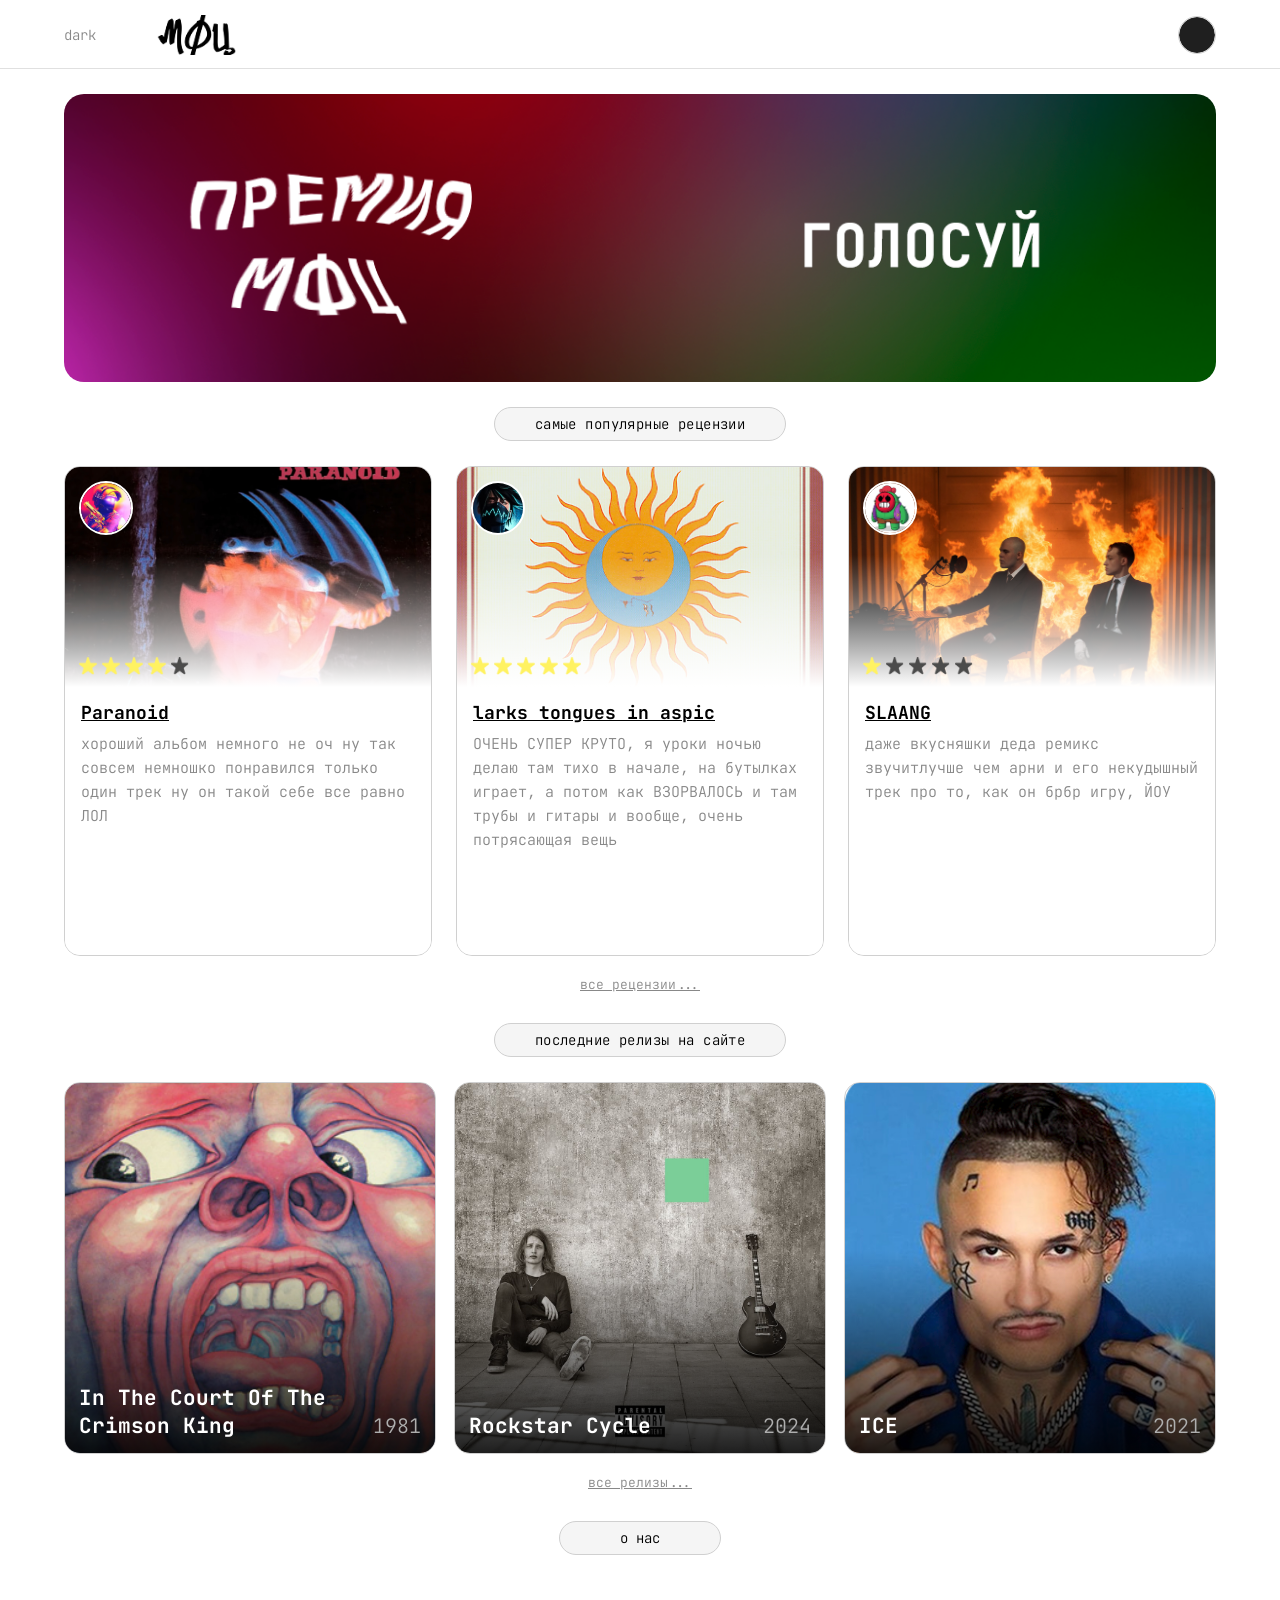
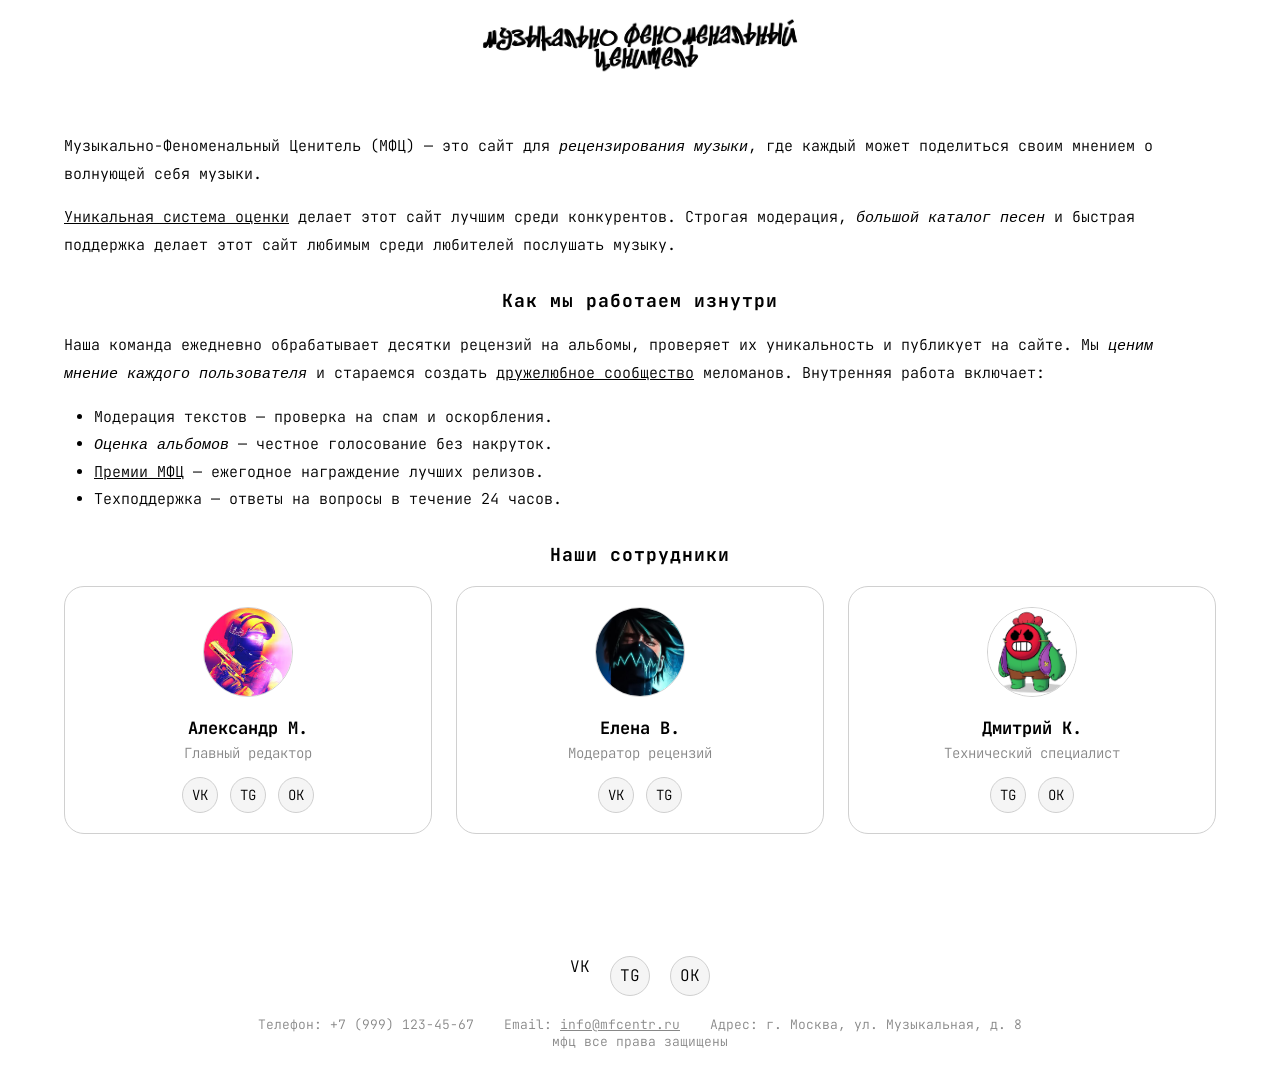
==== commit 415f7721: "45!!!!" ====
--- a/index.html
+++ b/index.html
@@ -40,13 +40,11 @@
             </a>
         </div>
 
-        <h1 class="zagolovok">Музыкальный портал МФЦ — рецензии, оценки, премии</h1>
-
         <div class="zagolovok"><p>самые популярные рецензии</p></div>
         <div class="recenzii">
             <div class="recenz-card">
                 <div class="card-media">
-                    <img class="card-img" src="img/covers/black_sabbath_cover.png" alt="Обложка Black Sabbath Paranoid">
+                    <img class="card-img" src="img/covers/black_sabbath_cover.jpg" alt="Обложка Black Sabbath Paranoid">
                     <div class="card-gradient"></div>
                     <div class="card-stars">
                         <img src="img/star_full.png" alt="Звезда полная">
@@ -123,18 +121,19 @@
         </div>
         <a class="vse-link" href="katalog.html">все релизы...</a>
 
-        <!-- РАСШИРЕННЫЙ БЛОК О НАС -->
-        <div class="o-nas-section" itemscope itemtype="https://schema.org/AboutPage">
-            <meta itemprop="mainEntity" content="Музыкально-Феноменальный Ценитель">
 
+        
+         <div class="o-nas-section" itemscope itemtype="https://schema.org/Organization">
             <h2 class="o-nas-btn" itemprop="name">о нас</h2>
 
-            <img id="big-logo-img" class="o-nas-title" src="img/big_logo_dark.png" alt="Большой логотип МФЦ" itemprop="image">
+            <img id="big-logo-img" class="o-nas-title" src="img/big_logo_dark.png" alt="Большой логотип МФЦ" itemprop="logo">
 
-            <p class="o-nas-text"><strong>Музыкально-Феноменальный Ценитель (МФЦ)</strong> — это сайт для <em>рецензирования музыки</em>, где каждый может поделиться своим мнением о волнующей себя музыки.</p>
-            <p class="o-nas-text"><u>Уникальная система оценки</u> делает этот сайт лучшим среди конкурентов. <strong>Строгая модерация</strong>, <em>большой каталог песен</em> и <strong>быстрая поддержка</strong> делает этот сайт любимым среди любителей послушать музыку.</p>
+            <div itemprop="description">
+                <p class="o-nas-text"><strong>Музыкально-Феноменальный Ценитель (МФЦ)</strong> — это сайт для <em>рецензирования музыки</em>, где каждый может поделиться своим мнением о волнующей себя музыки.</p>
+                <p class="o-nas-text"><u>Уникальная система оценки</u> делает этот сайт лучшим среди конкурентов. <strong>Строгая модерация</strong>, <em>большой каталог песен</em> и <strong>быстрая поддержка</strong> делает этот сайт любимым среди любителей послушать музыку.</p>
+            </div>
 
-            <h3 class="team-title">Как мы работаем изнутри</h3>
+            <h3 class="team-title" itemprop="alternativeHeadline">Как мы работаем изнутри</h3>
             <p class="o-nas-text">Наша команда ежедневно обрабатывает десятки <strong>рецензий на альбомы</strong>, проверяет их уникальность и публикует на сайте. Мы <em>ценим мнение каждого пользователя</em> и стараемся создать <u>дружелюбное сообщество</u> меломанов. Внутренняя работа включает:</p>
             <ul class="o-nas-text" style="margin-left: 30px; margin-bottom: 20px;">
                 <li><strong>Модерация текстов</strong> — проверка на спам и оскорбления.</li>
@@ -143,10 +142,9 @@
                 <li><strong>Техподдержка</strong> — ответы на вопросы в течение 24 часов.</li>
             </ul>
 
-            <!-- Блок сотрудников с соцсетями -->
             <h3 class="team-title">Наши сотрудники</h3>
             <div class="team-grid">
-                <div class="team-card" itemscope itemtype="https://schema.org/Person">
+                <div class="team-card" itemscope itemtype="https://schema.org/Person" itemprop="employee">
                     <img class="team-avatar" src="img/avatars/standof_ava.jpg" alt="Аватар Александра" itemprop="image">
                     <div class="team-name" itemprop="name">Александр М.</div>
                     <div class="team-role" itemprop="jobTitle">Главный редактор</div>
@@ -156,7 +154,7 @@
                         <a href="https://ok.ru/mfc" class="social-link" target="_blank" rel="noopener">OK</a>
                     </div>
                 </div>
-                <div class="team-card" itemscope itemtype="https://schema.org/Person">
+                <div class="team-card" itemscope itemtype="https://schema.org/Person" itemprop="employee">
                     <img class="team-avatar" src="img/avatars/krutaya_ava.png" alt="Аватар Елены" itemprop="image">
                     <div class="team-name" itemprop="name">Елена В.</div>
                     <div class="team-role" itemprop="jobTitle">Модератор рецензий</div>
@@ -165,13 +163,13 @@
                         <a href="https://t.me/mfc" class="social-link" target="_blank" rel="noopener">TG</a>
                     </div>
                 </div>
-                <div class="team-card" itemscope itemtype="https://schema.org/Person">
+                <div class="team-card" itemscope itemtype="https://schema.org/Person" itemprop="employee">
                     <img class="team-avatar" src="img/avatars/spike.png" alt="Аватар Дмитрия" itemprop="image">
                     <div class="team-name" itemprop="name">Дмитрий К.</div>
                     <div class="team-role" itemprop="jobTitle">Технический специалист</div>
                     <div class="social-links" itemprop="sameAs">
-                        <a href="https://t.me/mfc" class="social-link" target="_blank" rel="noopener">TG</a>
-                        <a href="https://ok.ru/mfc" class="social-link" target="_blank" rel="noopener">OK</a>
+                        <a href="https://t.me" class="social-link" target="_blank" rel="noopener">TG</a>
+                        <a href="https://ok.ru" class="social-link" target="_blank" rel="noopener">OK</a>
                     </div>
                 </div>
             </div>
@@ -180,9 +178,9 @@
 
     <footer>
         <div class="footer-social">
-            <a href="https://vk.com/mfc" class="social-link" target="_blank" rel="noopener">VK</a>
-            <a href="https://t.me/mfc" class="social-link" target="_blank" rel="noopener">TG</a>
-            <a href="https://ok.ru/mfc" class="social-link" target="_blank" rel="noopener">OK</a>
+            <a href="https://vk.com class="social-link" target="_blank" rel="noopener">VK</a>
+            <a href="https://t.me" class="social-link" target="_blank" rel="noopener">TG</a>
+            <a href="https://ok.ru" class="social-link" target="_blank" rel="noopener">OK</a>
         </div>
         <div class="footer-contacts">
             <span>Телефон: +7 (999) 123-45-67</span>
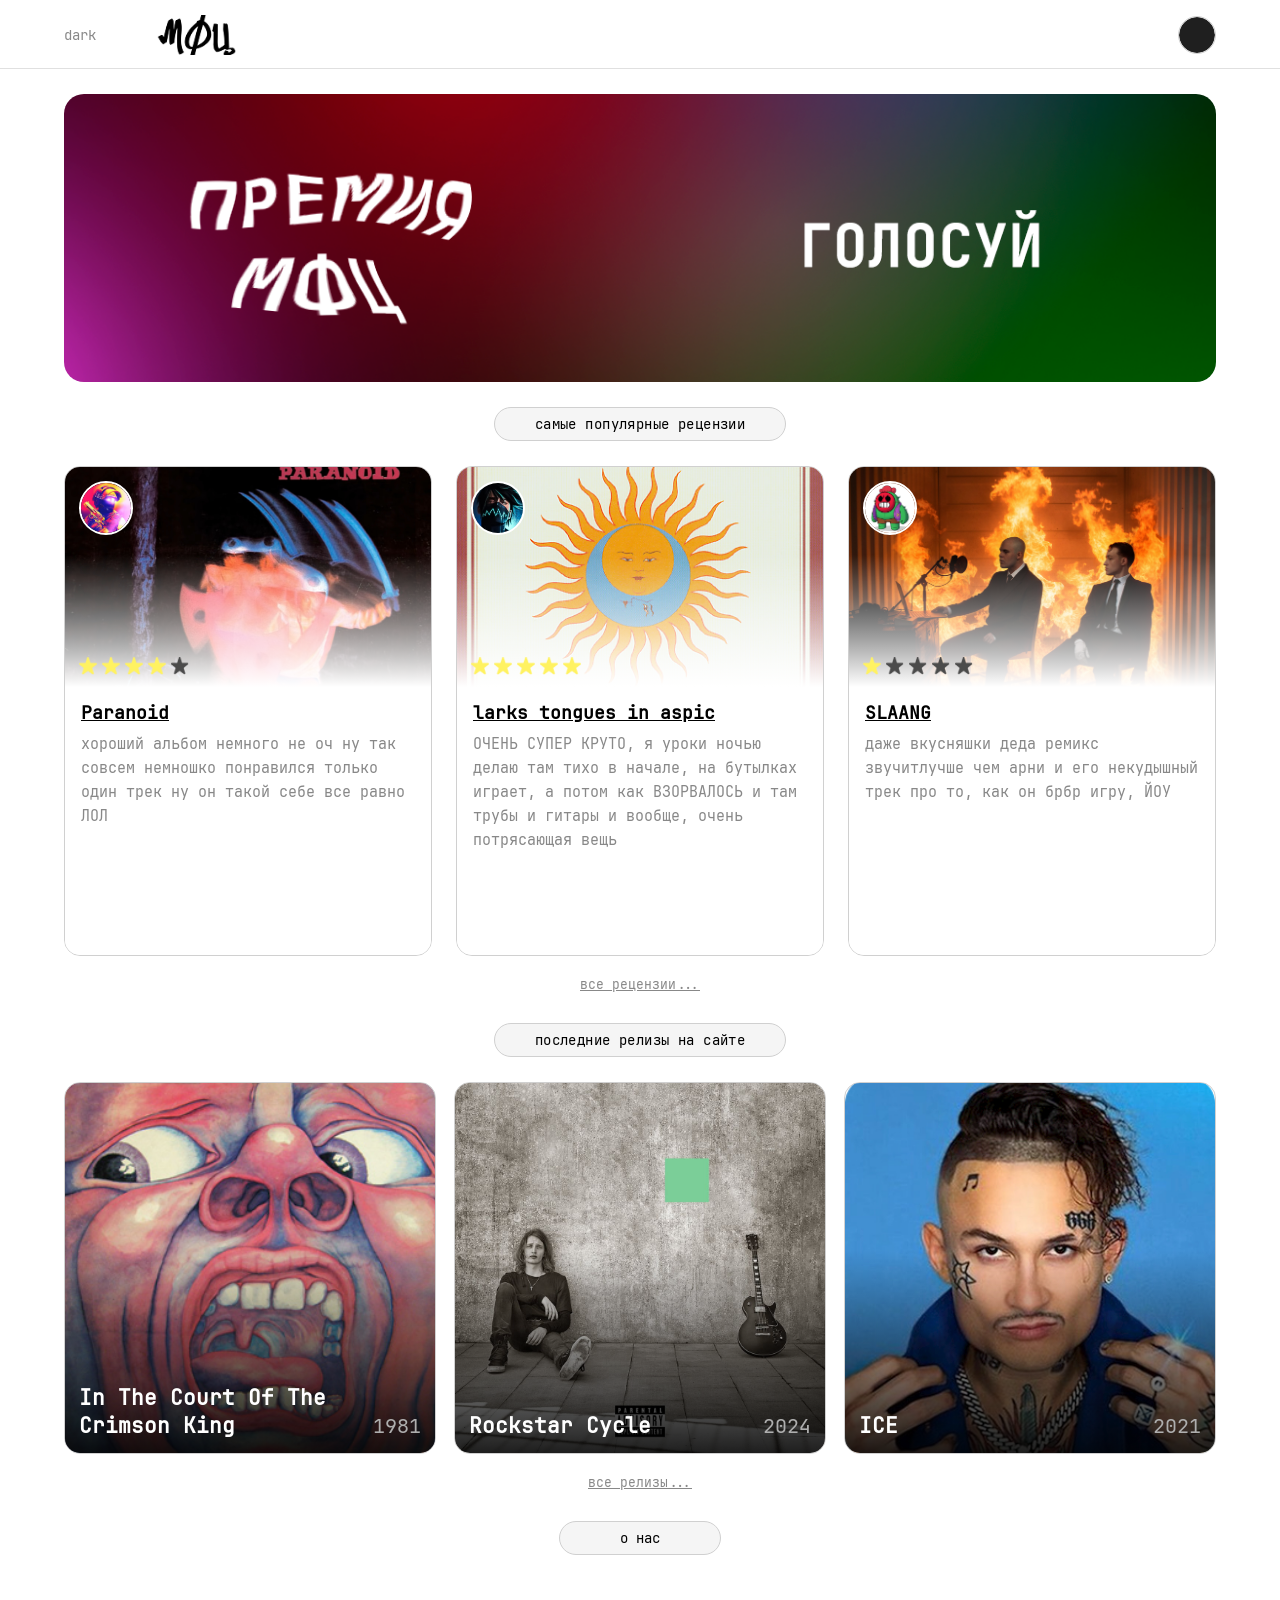
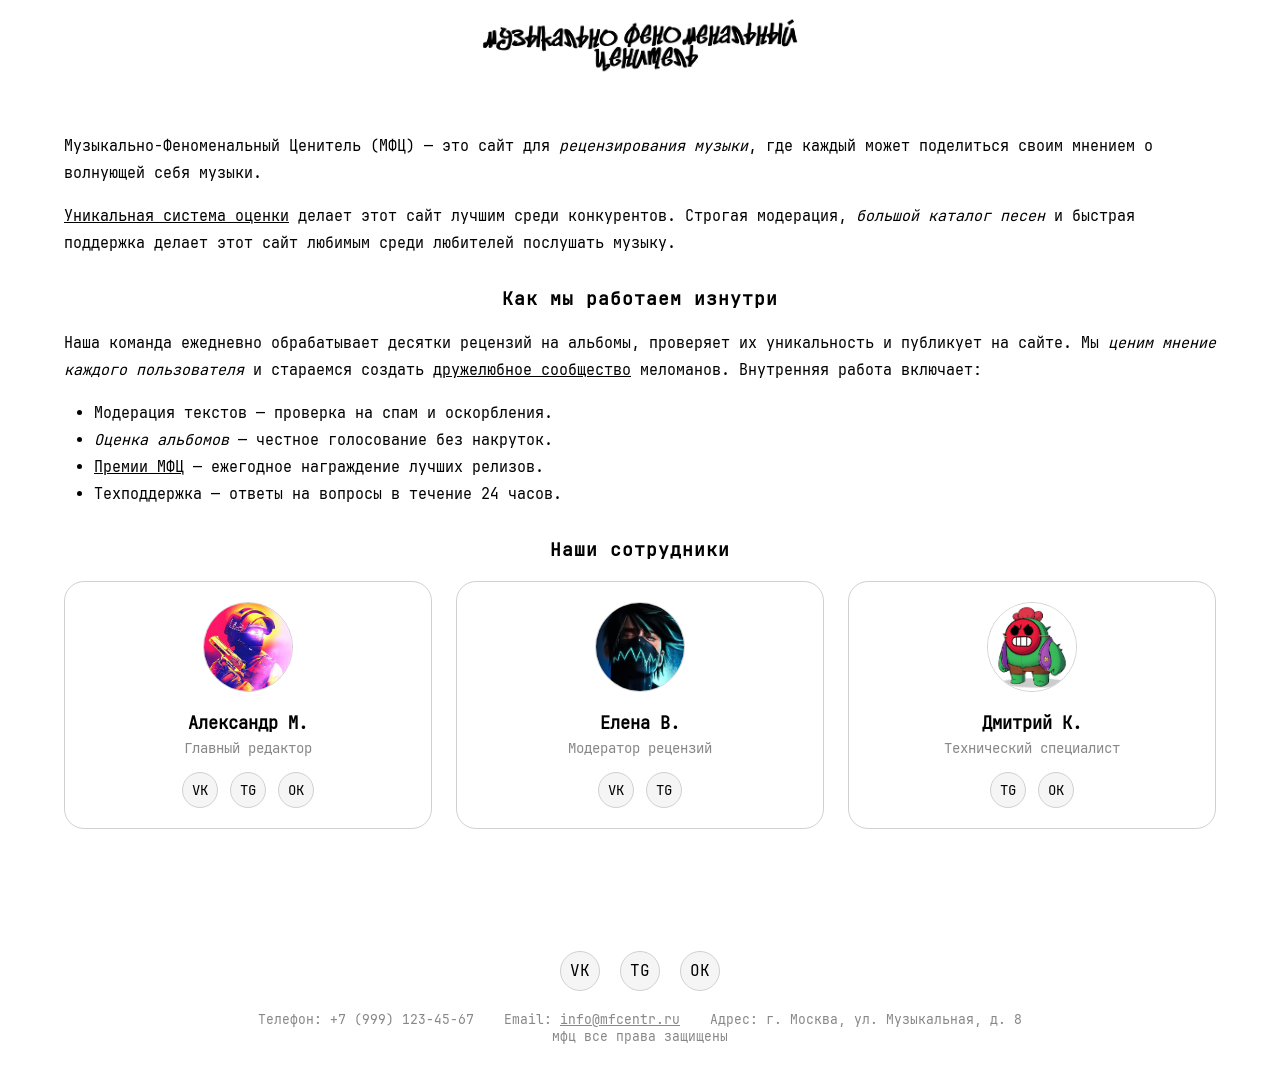
==== commit 20b0cdf3: "KAKA" ====
--- a/index.html
+++ b/index.html
@@ -178,7 +178,7 @@
 
     <footer>
         <div class="footer-social">
-            <a href="https://vk.com class="social-link" target="_blank" rel="noopener">VK</a>
+            <a href="https://vk.com"class="social-link" target="_blank" rel="noopener">VK</a>
             <a href="https://t.me" class="social-link" target="_blank" rel="noopener">TG</a>
             <a href="https://ok.ru" class="social-link" target="_blank" rel="noopener">OK</a>
         </div>
--- a/style.css
+++ b/style.css
@@ -1,4 +1,7 @@
-@import url('https://fonts.googleapis.com/css2?family=JetBrains+Mono:ital,wght@0,300;0,400;0,700;1,700&display=swap');
+@font-face {
+    font-family: 'JetBrains Mono';
+    src: url(JetBrainsMono-2.304/fonts/ttf/JetBrainsMono-Regular.ttf);
+}
 
 :root {
     --bg: #000000;
@@ -37,7 +40,7 @@
 }
 
 * {
-    font-family: 'JetBrains Mono', monospace;
+    font-family: 'JetBrains Mono';
     font-weight: 300;
     padding: 0;
     margin: 0;
@@ -100,7 +103,7 @@
     cursor: pointer;
     background: none;
     border: none;
-    font-family: 'JetBrains Mono', monospace;
+    font-family: 'JetBrains Mono';
     font-weight: 300;
     user-select: none;
     white-space: nowrap;
@@ -428,7 +431,7 @@
     background: transparent;
     border: none;
     outline: none;
-    font-family: 'JetBrains Mono', monospace;
+    font-family: 'JetBrains Mono';
     font-weight: 300;
     font-size: 14px;
     color: var(--text);
@@ -616,7 +619,7 @@
     background: var(--vote-bg);
     border: 1px solid var(--btn-border);
     border-radius: 30px;
-    font-family: 'JetBrains Mono', monospace;
+    font-family: 'JetBrains Mono';
     font-weight: 300;
     font-size: 18px;
     color: var(--text);
@@ -947,7 +950,7 @@
     border-radius: 50%;
     background: var(--btn-bg);
     border: 1px solid var(--btn-border);
-    font-family: 'JetBrains Mono', monospace;
+    font-family: 'JetBrains Mono';
     font-weight: 300;
     font-size: 14px;
     color: var(--text);
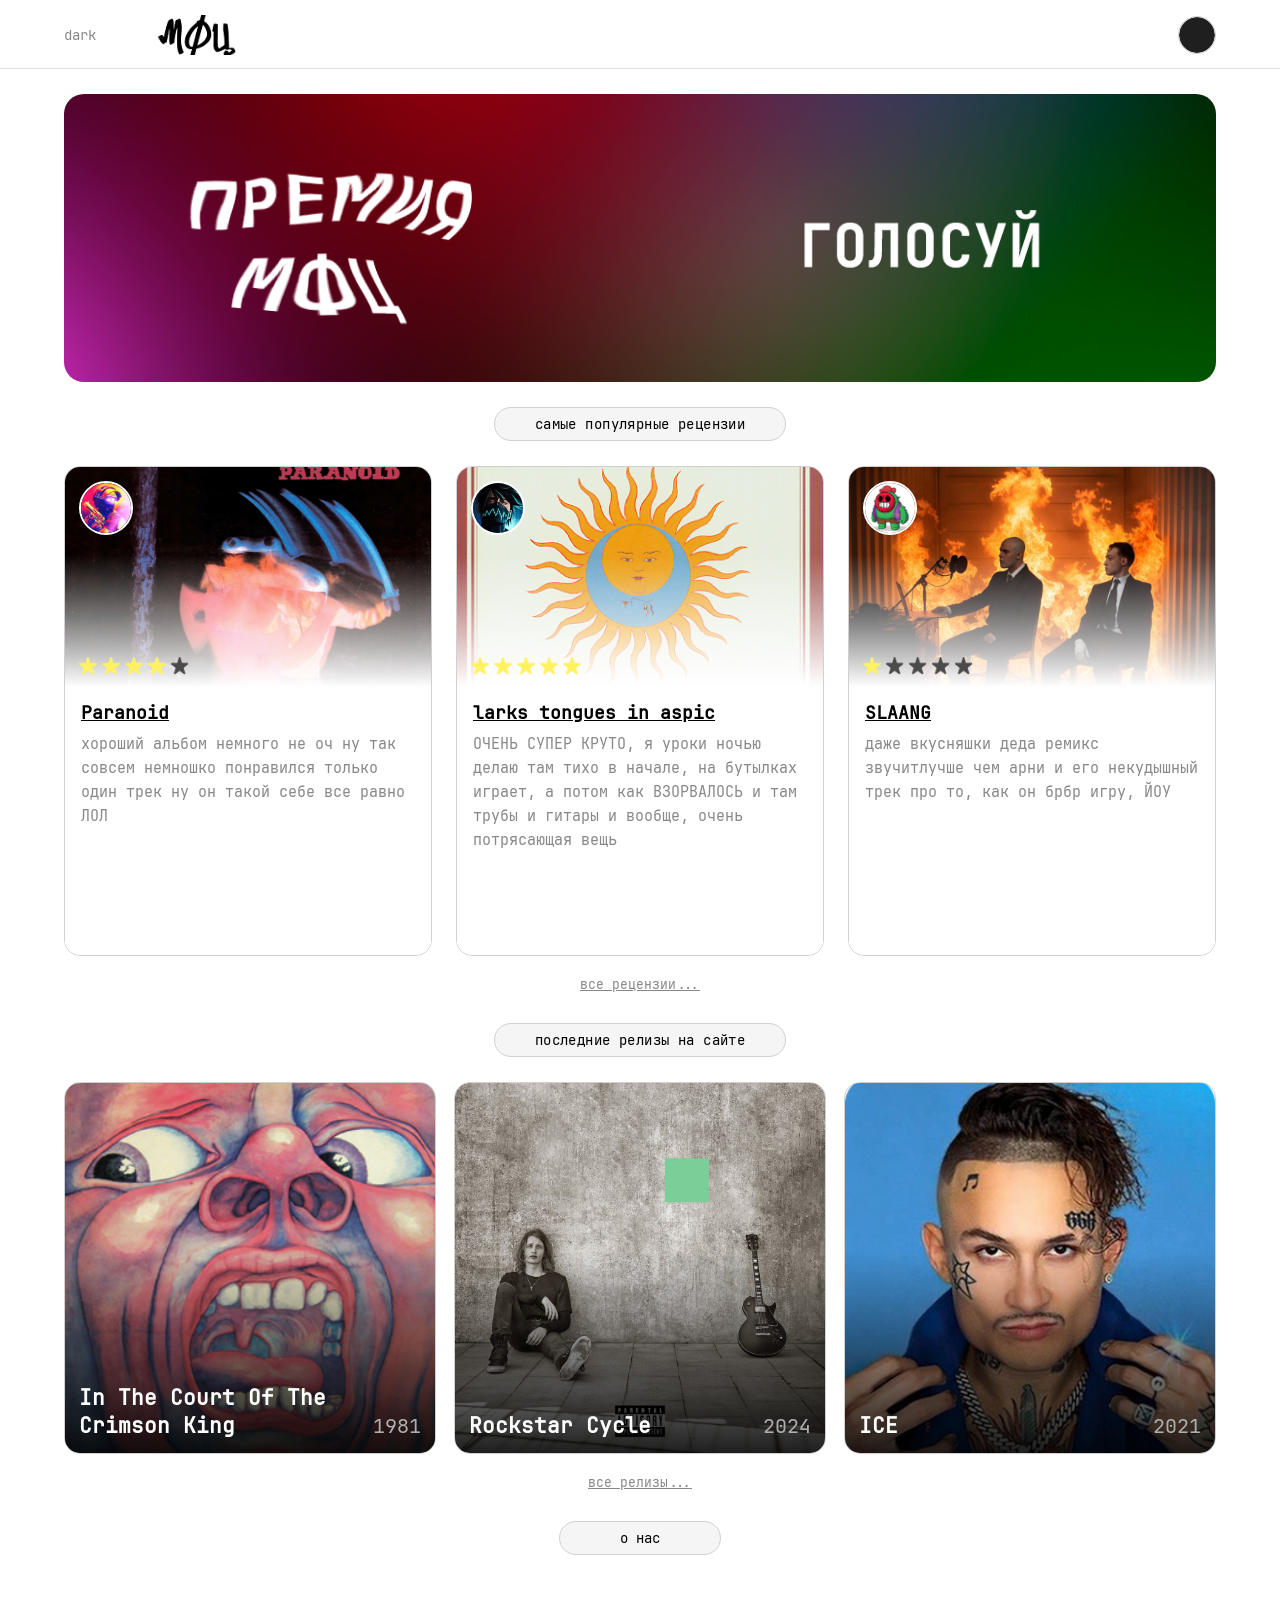
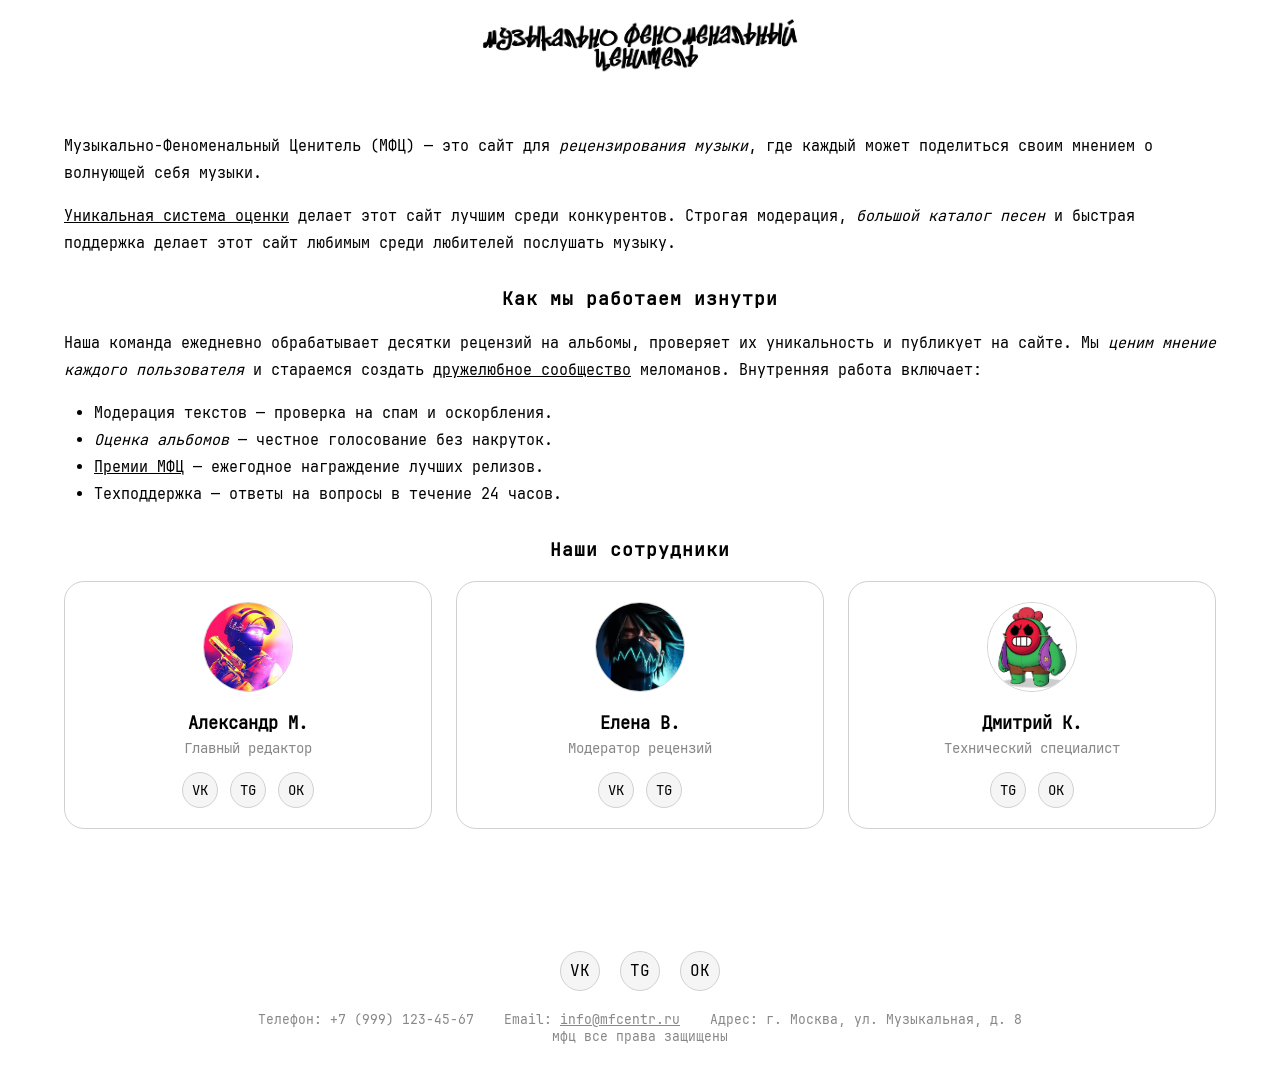
==== commit 08f8647d: "keka3" ====
--- a/index.html
+++ b/index.html
@@ -5,6 +5,8 @@
     <meta name="viewport" content="width=device-width, initial-scale=1.0">
     <meta name="description" content="Главная страница музыкального портала МФЦ: популярные рецензии, последние релизы, информация о проекте.">
     <meta name="keywords" content="музыка, рецензии, главная, МФЦ, портал, популярные рецензии, последние релизы, музыкальный портал, рецензии на альбомы">
+    <meta http-equiv="Cache-Control" content="max-age=86400">
+    <meta http-equiv="Expires" content="1 day">
     <title>МФЦ — Главная</title>
     <link rel="stylesheet" href="style.css">
     <script src="js/theme.js" defer></script>
--- a/style.css
+++ b/style.css
@@ -1,6 +1,7 @@
 @font-face {
     font-family: 'JetBrains Mono';
     src: url(JetBrainsMono-2.304/fonts/ttf/JetBrainsMono-Regular.ttf);
+    font-display: swap;
 }
 
 :root {
@@ -40,7 +41,7 @@
 }
 
 * {
-    font-family: 'JetBrains Mono';
+    font-family: 'JetBrains Mono', monospace;
     font-weight: 300;
     padding: 0;
     margin: 0;
@@ -103,7 +104,7 @@
     cursor: pointer;
     background: none;
     border: none;
-    font-family: 'JetBrains Mono';
+    font-family: 'JetBrains Mono', monospace;
     font-weight: 300;
     user-select: none;
     white-space: nowrap;
@@ -431,7 +432,7 @@
     background: transparent;
     border: none;
     outline: none;
-    font-family: 'JetBrains Mono';
+    font-family: 'JetBrains Mono', monospace;
     font-weight: 300;
     font-size: 14px;
     color: var(--text);
@@ -619,7 +620,7 @@
     background: var(--vote-bg);
     border: 1px solid var(--btn-border);
     border-radius: 30px;
-    font-family: 'JetBrains Mono';
+    font-family: 'JetBrains Mono', monospace;
     font-weight: 300;
     font-size: 18px;
     color: var(--text);
@@ -826,6 +827,13 @@
     transition: color 0.3s;
 }
 
+.error-text{
+    font-size: 15px;
+    line-height: 1.8;
+    margin-bottom: 16px;
+    text-align: center;
+}
+
 @media (max-width: 810px) {
     .recenzii,
     .relizy,
@@ -950,7 +958,7 @@
     border-radius: 50%;
     background: var(--btn-bg);
     border: 1px solid var(--btn-border);
-    font-family: 'JetBrains Mono';
+    font-family: 'JetBrains Mono', monospace;
     font-weight: 300;
     font-size: 14px;
     color: var(--text);
